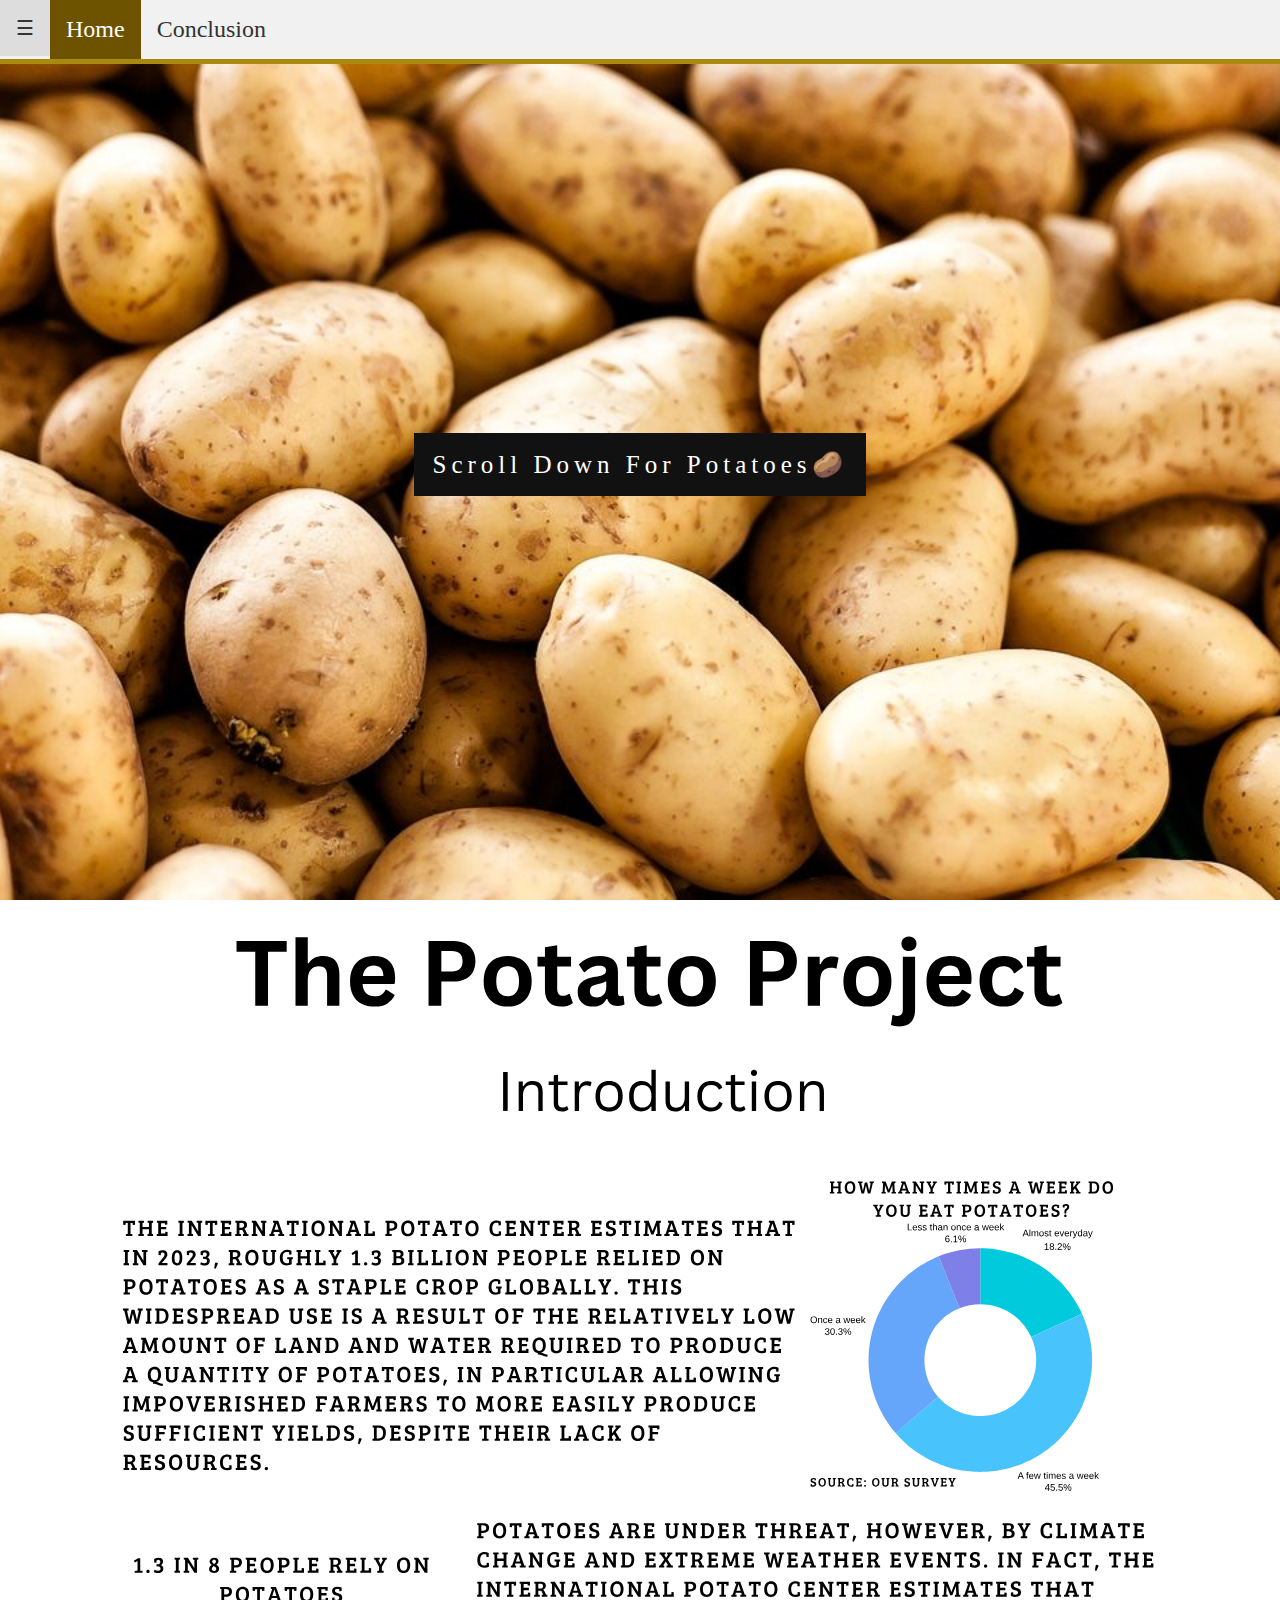
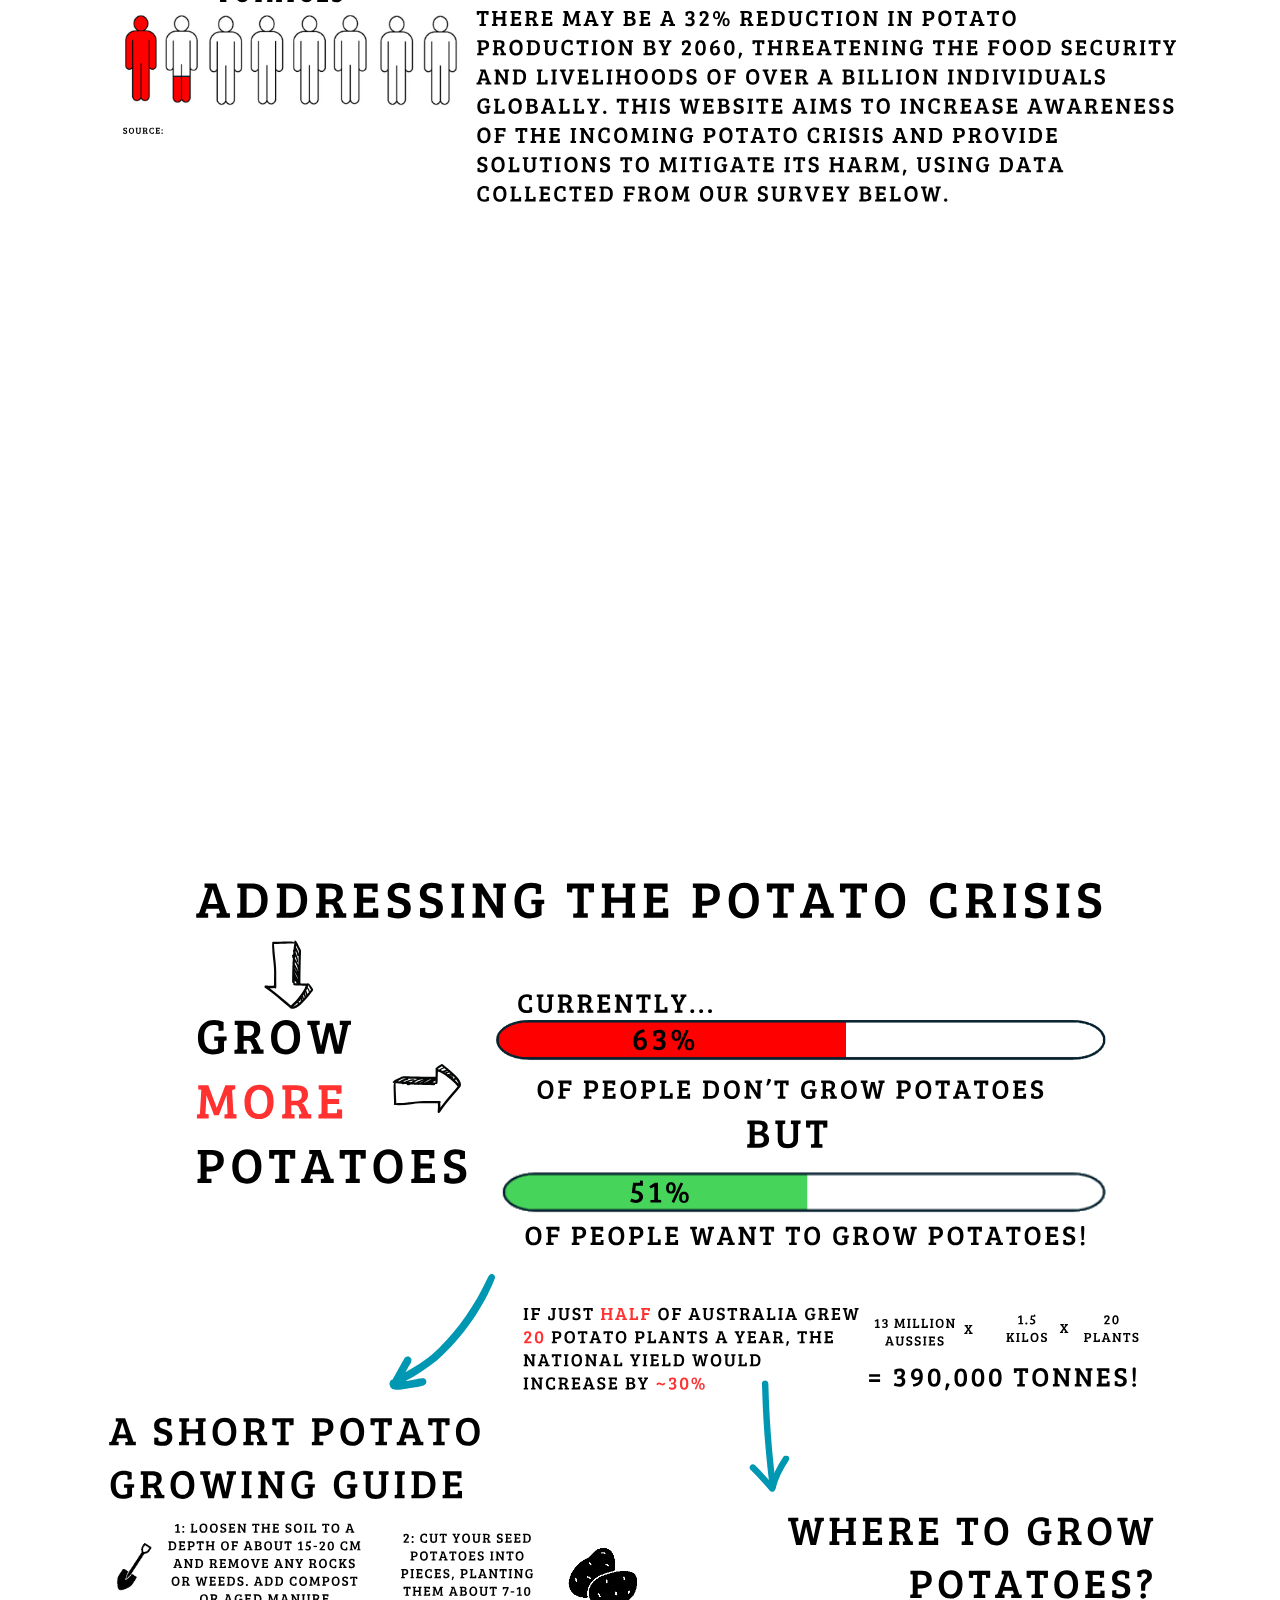
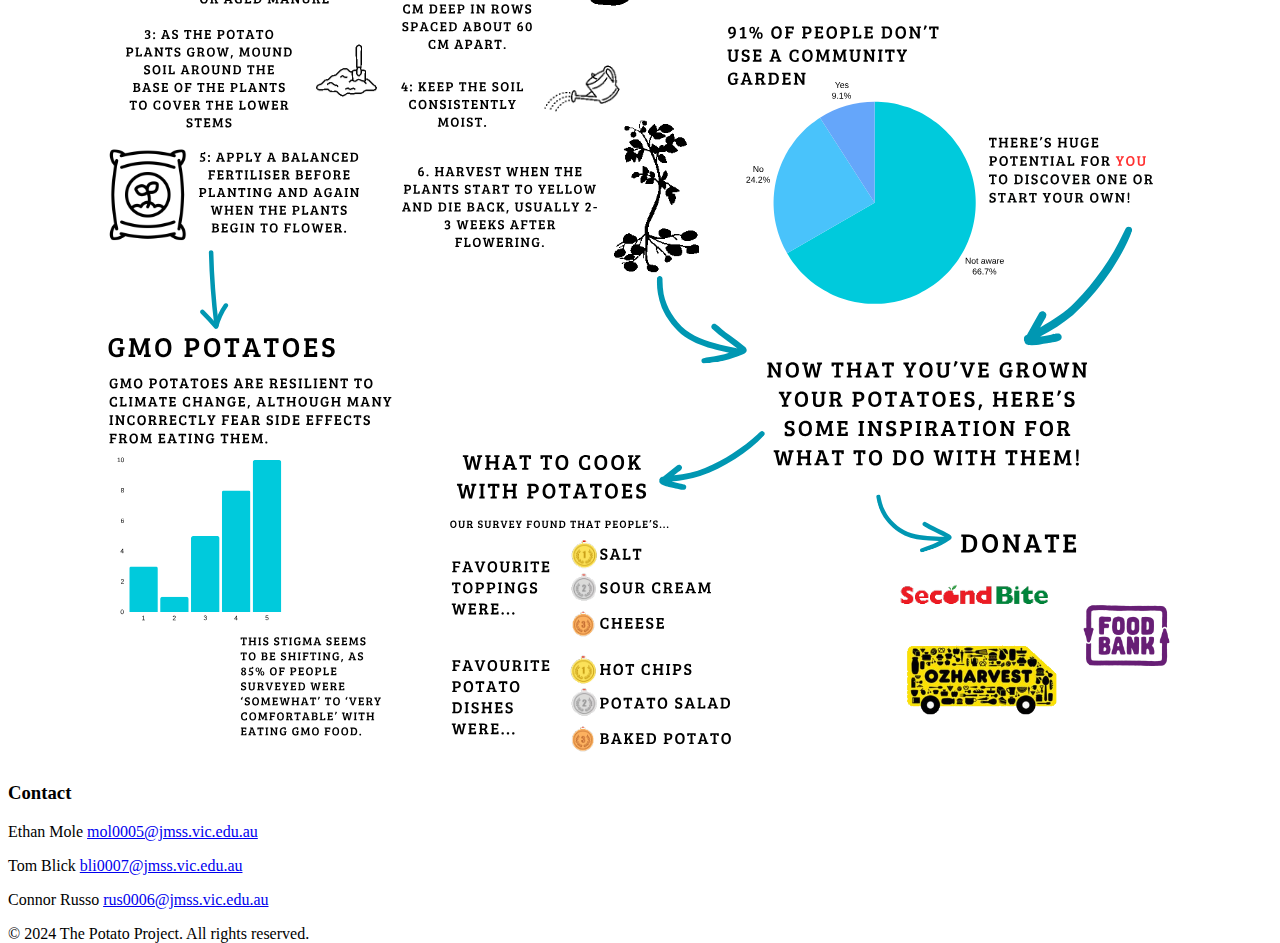
==== index.html @ f5640dbc "removed authors page, fixed dropdown menu" ====
<!DOCTYPE html>
<html lang="en">

<head>
    <meta charset="UTF-8">
    <meta name="viewport" content="width=device-width, initial-scale=1.0">
    <title>Potato Home</title>
    <link rel="stylesheet" href="sidenav.css">
    <link rel="stylesheet" href="style.css">
</head>

<body>
    <nav>
        <ul>
            <li><a class="openbtn" onclick="openNav()" style="font-size: 125%;">&#9776;</a></li>
            <li class="active"><a href="index.html">Home</a></li>
            <li><a href="conclusion.html">Conclusion</a></li>
        </ul>
    </nav>
    <div id="mySidebar" class="sidebar">
        <a href="javascript:void(0)" class="closebtn" onclick="closeNav()">&times;</a>
        <a class="sidenavItem" id="scrollToTop"><b>Home</b></a>
        <a class="sidenavItem" href="#introduction" data-id="#introduction">Introduction</a>
        <a class="sidenavItem" href="#infographic" data-id="#infographic">Infographic</a>

    </div>

    <!--Big title-->
    <div class="parallax">
        <div class="caption">
            <span class="border">Scroll Down For Potatoes<a class="hiddenLink" href="TotallyLegitWebpage.html">🥔</a></span>
        </div>
    </div>

    <!--Infographic introduction-->
    <div class="infographiccontainer" id="introduction">
        <img class="infographic" src="images/intro.svg">
    </div>

    <!--Actual infographic-->
    <div class="infographiccontainer" id="infographic">
        <img class="infographic" src="images/main.svg">
    </div>
    
    <script src="script.js"></script>
    <footer>
        <h3>Contact</h3>
        <p>Ethan&nbsp;Mole <a href="mailto:mol0005@jmss.vic.edu.au">mol0005@jmss.vic.edu.au</a></p>
        <p>Tom&nbsp;Blick <a href="mailto:bli0007@jmss.vic.edu.au">bli0007@jmss.vic.edu.au</a></p>
        <p>Connor&nbsp;Russo <a href="mailto:rus0006@jmss.vic.edu.au">rus0006@jmss.vic.edu.au</a></p>
        <p>&copy; 2024 The Potato Project. All rights reserved.</p>
    </footer>
</body>

</html>
---- sidenav.css ----
/* The sidebar menu */
.sidebar {
    height: 100%; /* 100% Full-height */
    width: 0; /* 0 width - change this with JavaScript */
    position: fixed; /* Stay in place */
    z-index: 10000000; /* Stay on top */
    top: 0;
    left: 0;
    background-color: #ffffff; /* Black*/
    overflow-x: hidden; /* Disable horizontal scroll */
    padding-top: 60px; /* Place content 60px from the top */
    transition: 0.5s; /* 0.5 second transition effect to slide in the sidebar */
  }
  
  /* The sidebar links */
  .sidebar a {
    padding: 8px 8px 8px 32px;
    text-decoration: none;
    font-size: 25px;
    color: #000000;
    display: block;
    /* transition: 0.3s; */
  }
  
  /* When you mouse over the navigation links, change their color */
  .sidebar a:hover {
    color: #313131;
    text-decoration: underline;
  }
  
  /* Position and style the close button (top right corner) */
  .sidebar .closebtn {
    position: absolute;
    top: 0;
    right: 25px;
    font-size: 36px;
    margin-left: 50px;
  }
  
  /* The button used to open the sidebar */
  /* .openbtn {
    font-size: 20px;
    cursor: pointer;
    background-color: #111;
    color: white;
    padding: 10px 15px;
    border: none;
  } */
  
  .openbtn:hover {
    background-color: #ddd;
  }
  
  /* Style page content - use this if you want to push the page content to the right when you open the side navigation */
  #main {
    transition: margin-left 0.5s; /* If you want a transition effect */
    padding: 20px;
  }
  
  /* On smaller screens, where height is less than 450px, change the style of the sidenav (less padding and a smaller font size) */
  @media screen and (max-height: 450px) {
    .sidebar {padding-top: 15px;}
    .sidebar a {font-size: 18px;}
  }
---- style.css ----
body {
    background-color: white;
    margin: 0;
}

html {
    scroll-behavior: smooth;
}


.margincontainer {
    margin: 8px;

    /*makes parralax work in container*/
    /*height: 100%;*/
}
footer{
    margin:8px;
}

body,
html {
    height: 100%;
}

.sidenavItem:hover {
    transform: scale(1.15);
    transition: transform 0.3s ease-out;
}

.hiddenLink {
    text-decoration: none;
    cursor:default;
}

.parallax {
    /* The image used */
    background-image: url("images/potato.jpg");

    /* Full height */
    height: 100%;

    /* Create the parallax scrolling effect */
    background-attachment: fixed;
    background-position: center;
    background-repeat: no-repeat;
    background-size: cover;
}

/* @media only screen and (max-device-width: 1366px) {
    .parallax {
      background-attachment: scroll;
    }
  } */

#scrollToTop{
    cursor: pointer;
}

.active {
    background-color: #6d5300;

}

nav {
    position: fixed;
    top: 0;
    width: 100%;
    background-color: #f1f1f1;
    z-index: 100;
    border-width: 0;
    border-bottom-width: 5px;
    border-style: solid;
    border-color: #a88a10;
}

nav ul {
    list-style-type: none;
    margin: 0;
    padding: 0;
    overflow: hidden;
}

nav li {
    float: left;
}

nav li a {
    display: block;
    padding: 16px;
    text-decoration: none;
    color: #333;
    font-size: 24px;
}

nav li a:hover {
    cursor: pointer;
}

.rightAlign {
    float: right;
}

nav li:not(.active) a:hover  {
    background-color: #ddd;
}

nav li.active a {
    color: white;
}

.caption {
    position: absolute;
    left: 0;
    top: 50%;
    width: 100%;
    text-align: center;
    color: #000;
}

.caption span.border {
    background-color: #111;
    color: #fff;
    padding: 18px;
    font-size: 25px;
    letter-spacing: 5px;
}

.zoomItem {
    padding-top: 100px;
}

.proposal {
    background-color: #ffef92;
    padding: 20px;
    margin: auto;
    border-radius: 10px;
    width: 60%;

}

.proposalRight {
    width: 45%;
    float: right;
    padding: 10px;
    text-align: justify;
}

.proposalLeft {
    width: 45%;
    display: inline-block;
    padding: 10px;
    text-align: justify;
}

.infographiccontainer{
    margin-left:100px;
    margin-right:100px;
}

.infographic{
    width:100%;
}

.btn {
    border-radius: 28px;
    font-family: Arial;
    color: #ffffff;
    font-size: 29px;
    padding: 16px;
    background: #a88a10;
    text-decoration: none;
    border: none;
    /* Remove default border */
    cursor: pointer;
    /* Add cursor pointer */
    transition: background-color 0.3s ease;
    /* Add transition */
    margin: auto;
    align-self: center;
    position: relative;
}

.btn:hover {
    background: #91770e;
    text-decoration: none;
}

.btn:focus,
.btn:active {
    outline: none;
    /* Remove default focus and active outlines */
    box-shadow: 0 0 0 2px rgba(0, 0, 0, 0.5);
    /* Add custom focus styling */
}

.center {
    margin-top: 20px;
    text-align: center;
}
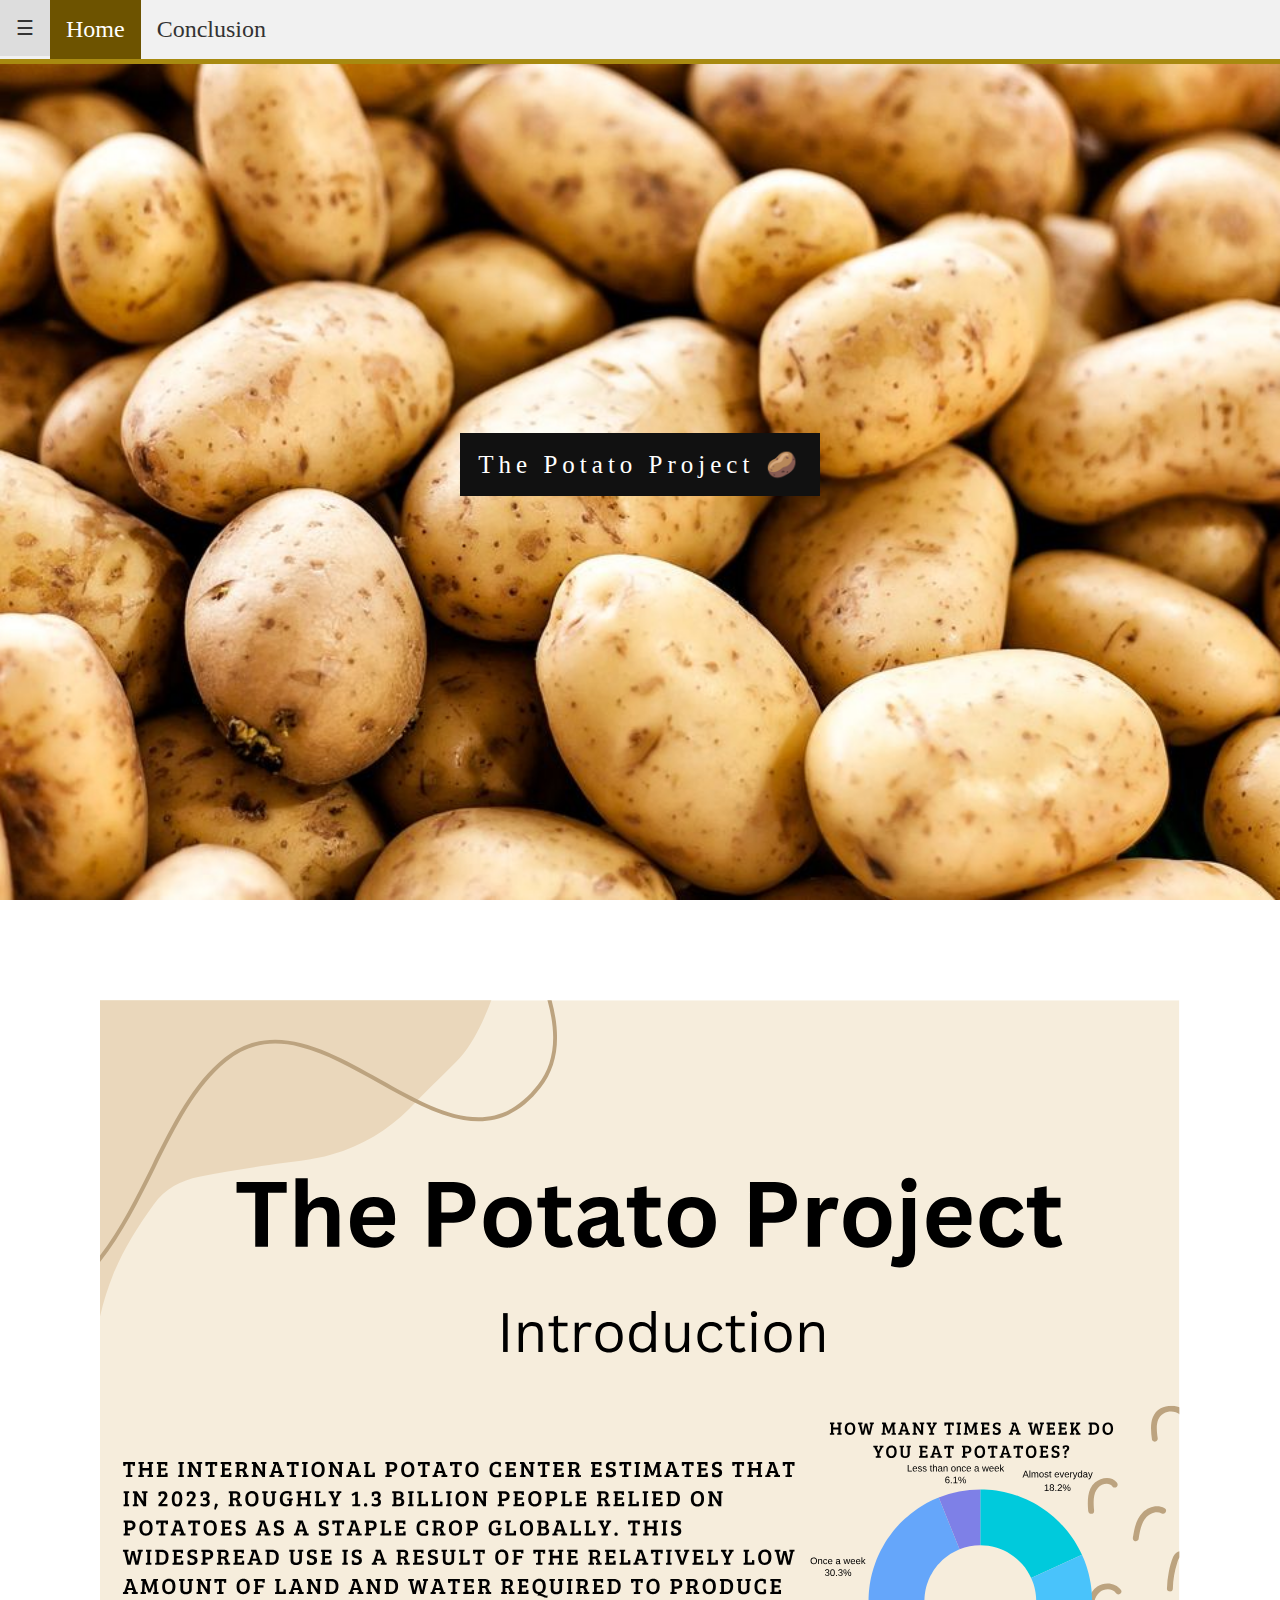
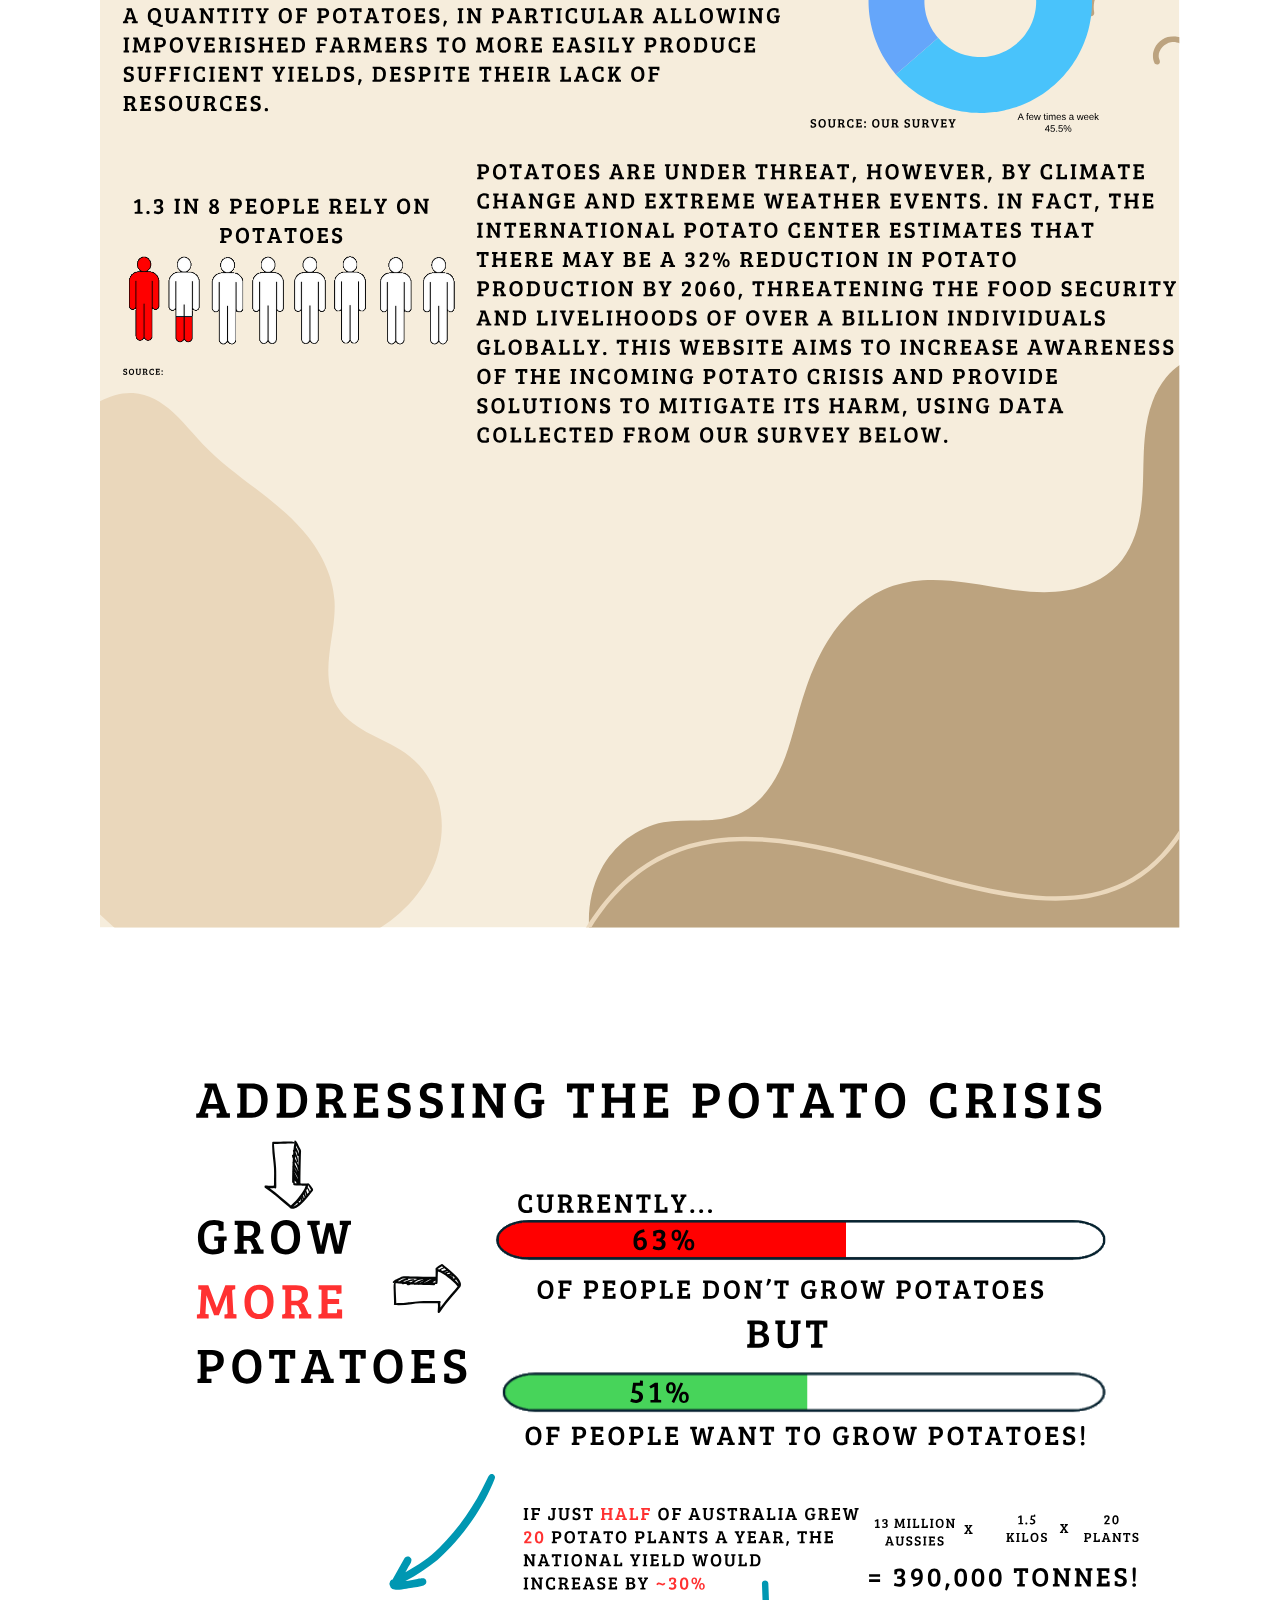
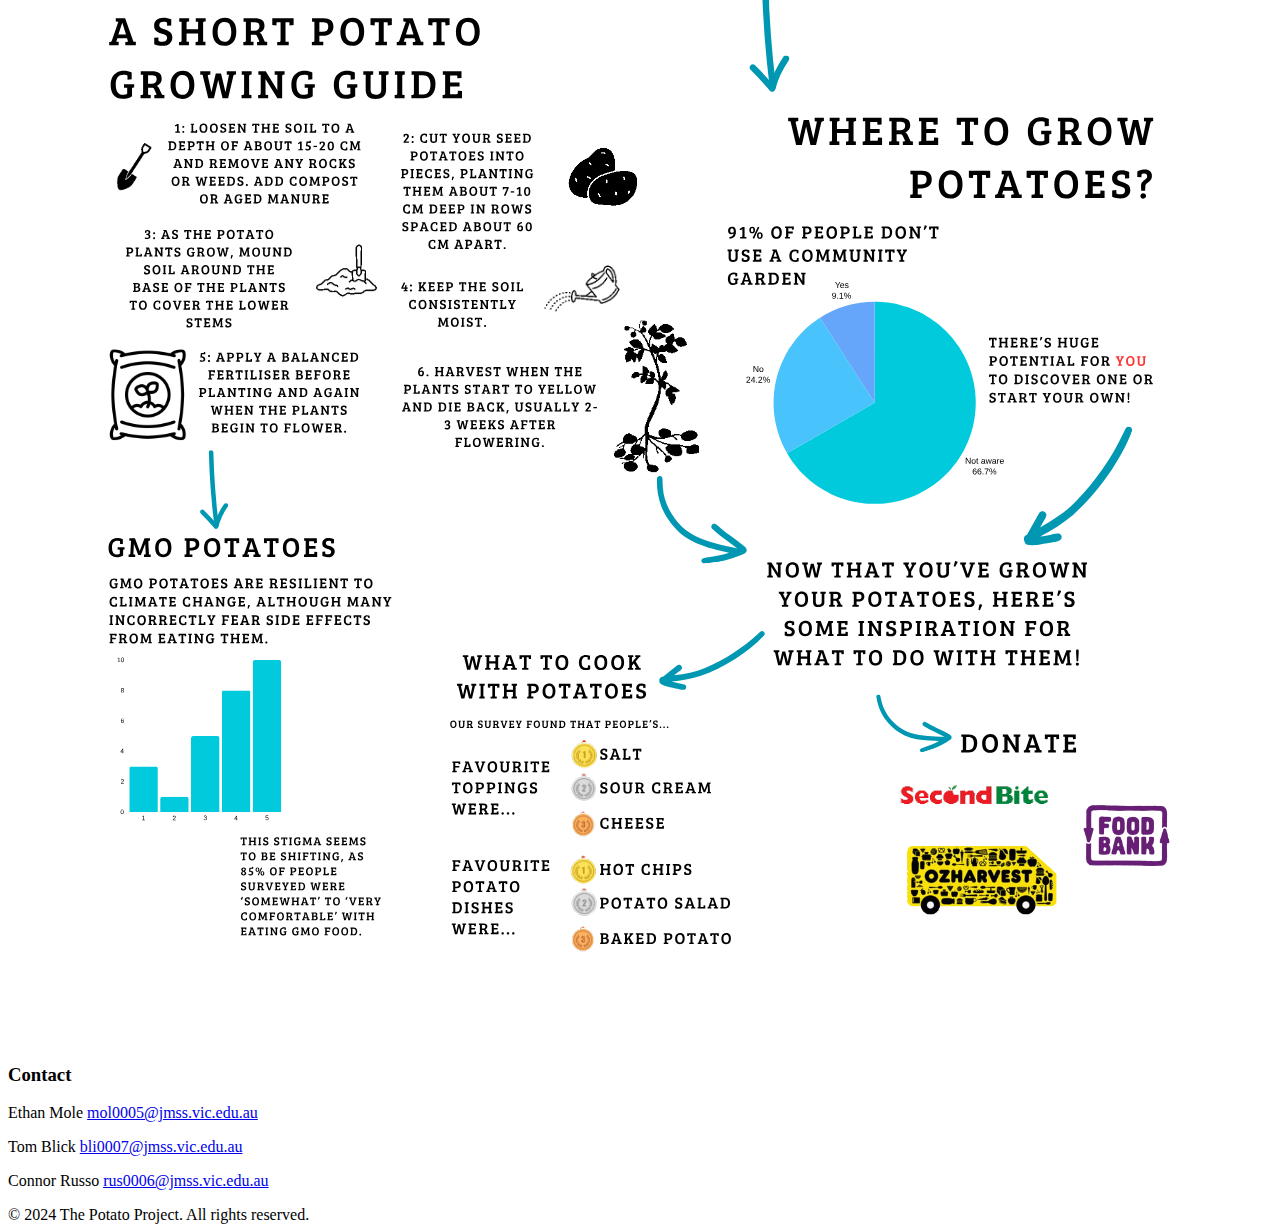
==== commit 68ef9a1b: "improved css and cleanup" ====
--- a/index.html
+++ b/index.html
@@ -4,7 +4,7 @@
 <head>
     <meta charset="UTF-8">
     <meta name="viewport" content="width=device-width, initial-scale=1.0">
-    <title>Potato Home</title>
+    <title>The Potato Project</title>
     <link rel="stylesheet" href="sidenav.css">
     <link rel="stylesheet" href="style.css">
 </head>
@@ -28,7 +28,7 @@
     <!--Big title-->
     <div class="parallax">
         <div class="caption">
-            <span class="border">Scroll Down For Potatoes<a class="hiddenLink" href="TotallyLegitWebpage.html">🥔</a></span>
+            <span class="border">The Potato Project <a class="hiddenLink" href="TotallyLegitWebpage.html">🥔</a></span>
         </div>
     </div>
 
--- a/style.css
+++ b/style.css
@@ -7,13 +7,6 @@
     scroll-behavior: smooth;
 }
 
-
-.margincontainer {
-    margin: 8px;
-
-    /*makes parralax work in container*/
-    /*height: 100%;*/
-}
 footer{
     margin:8px;
 }
@@ -154,8 +147,10 @@
 }
 
 .infographiccontainer{
+    /* margin-top:100px;
     margin-left:100px;
-    margin-right:100px;
+    margin-right:100px; */
+    margin:100px;
 }
 
 .infographic{
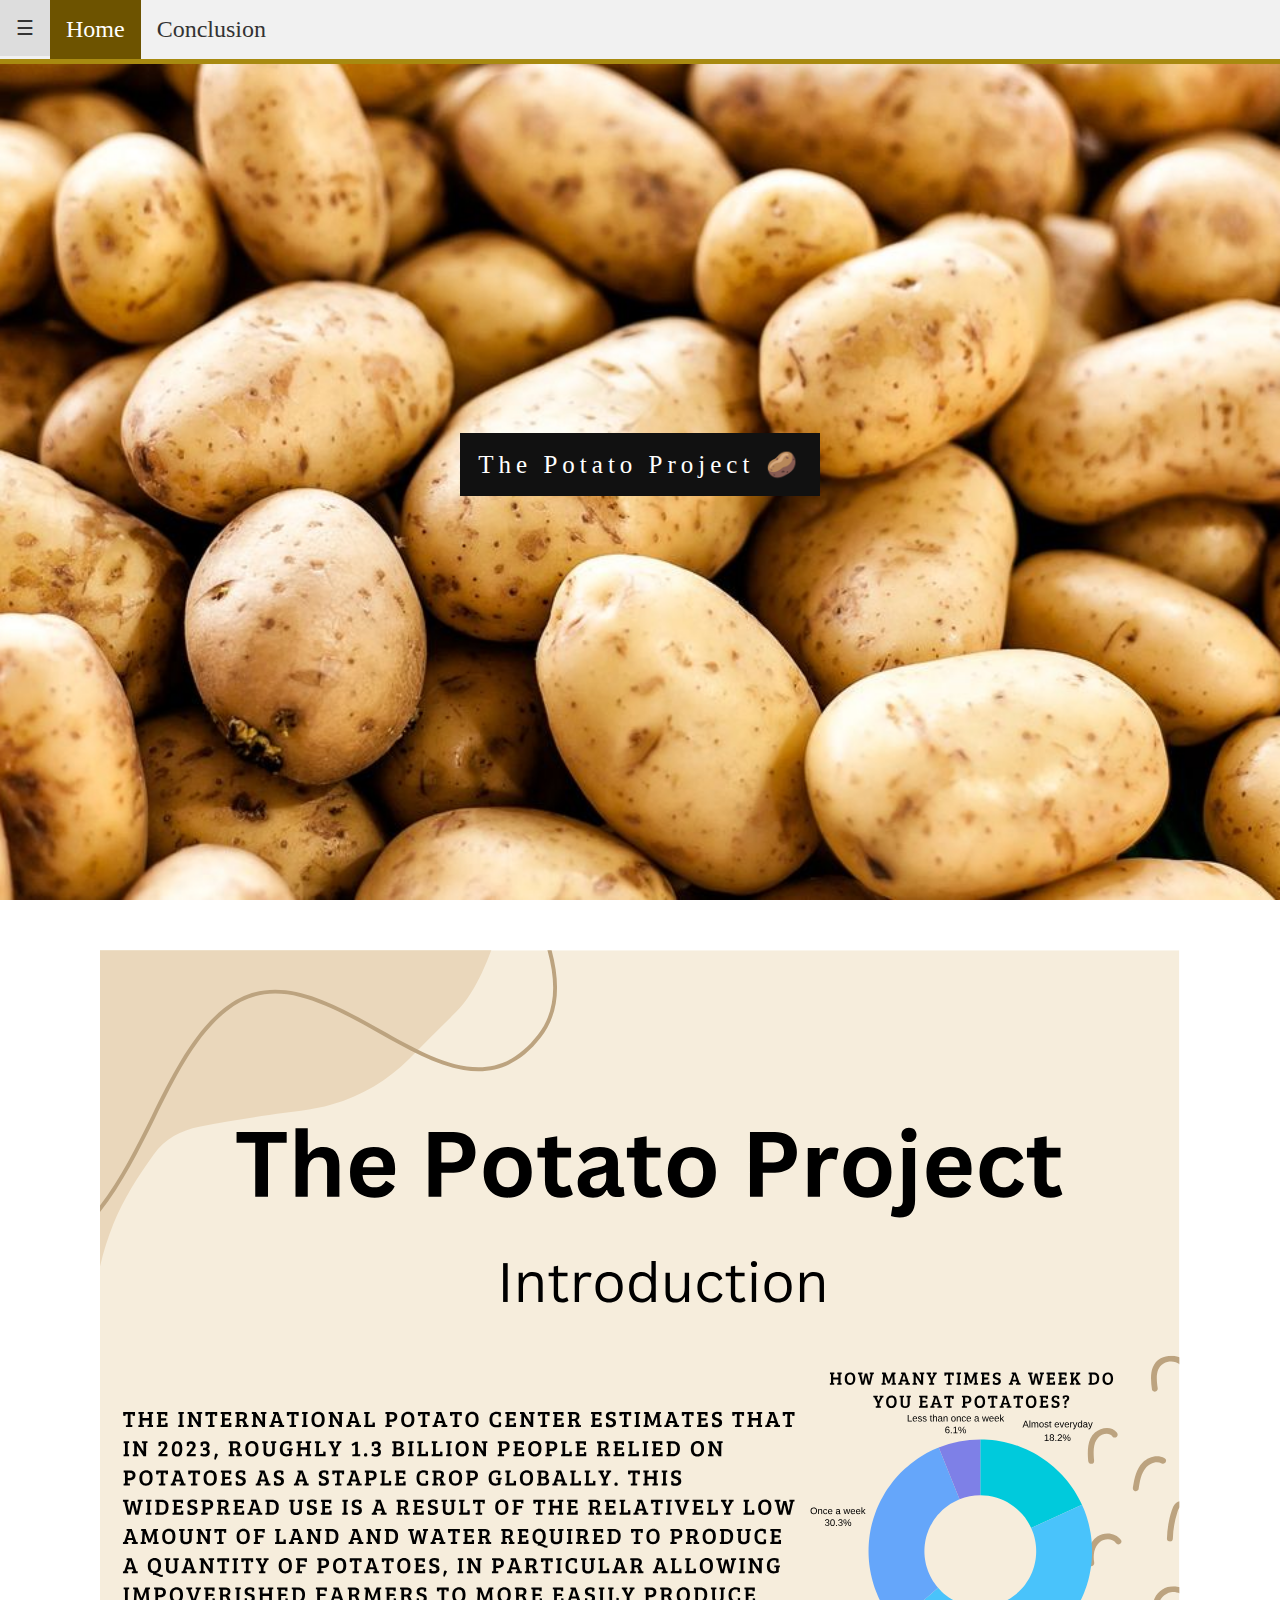
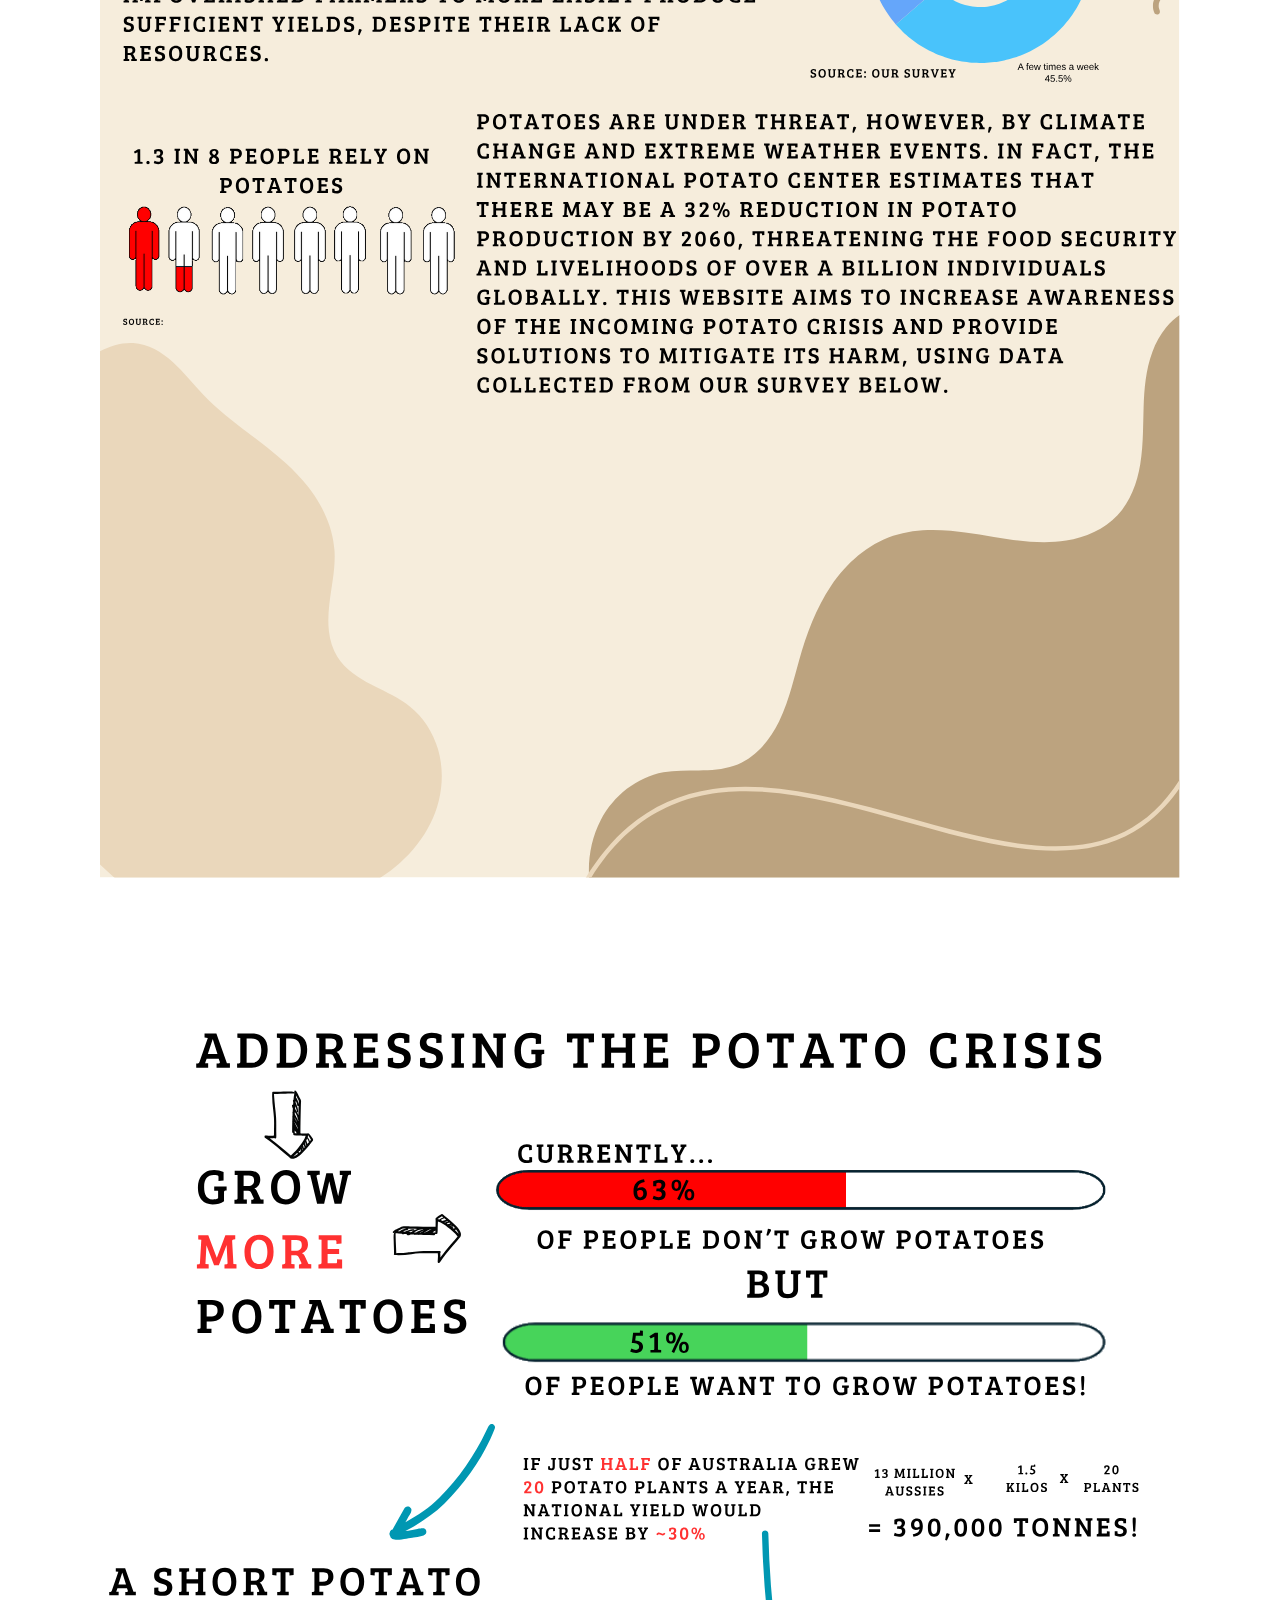
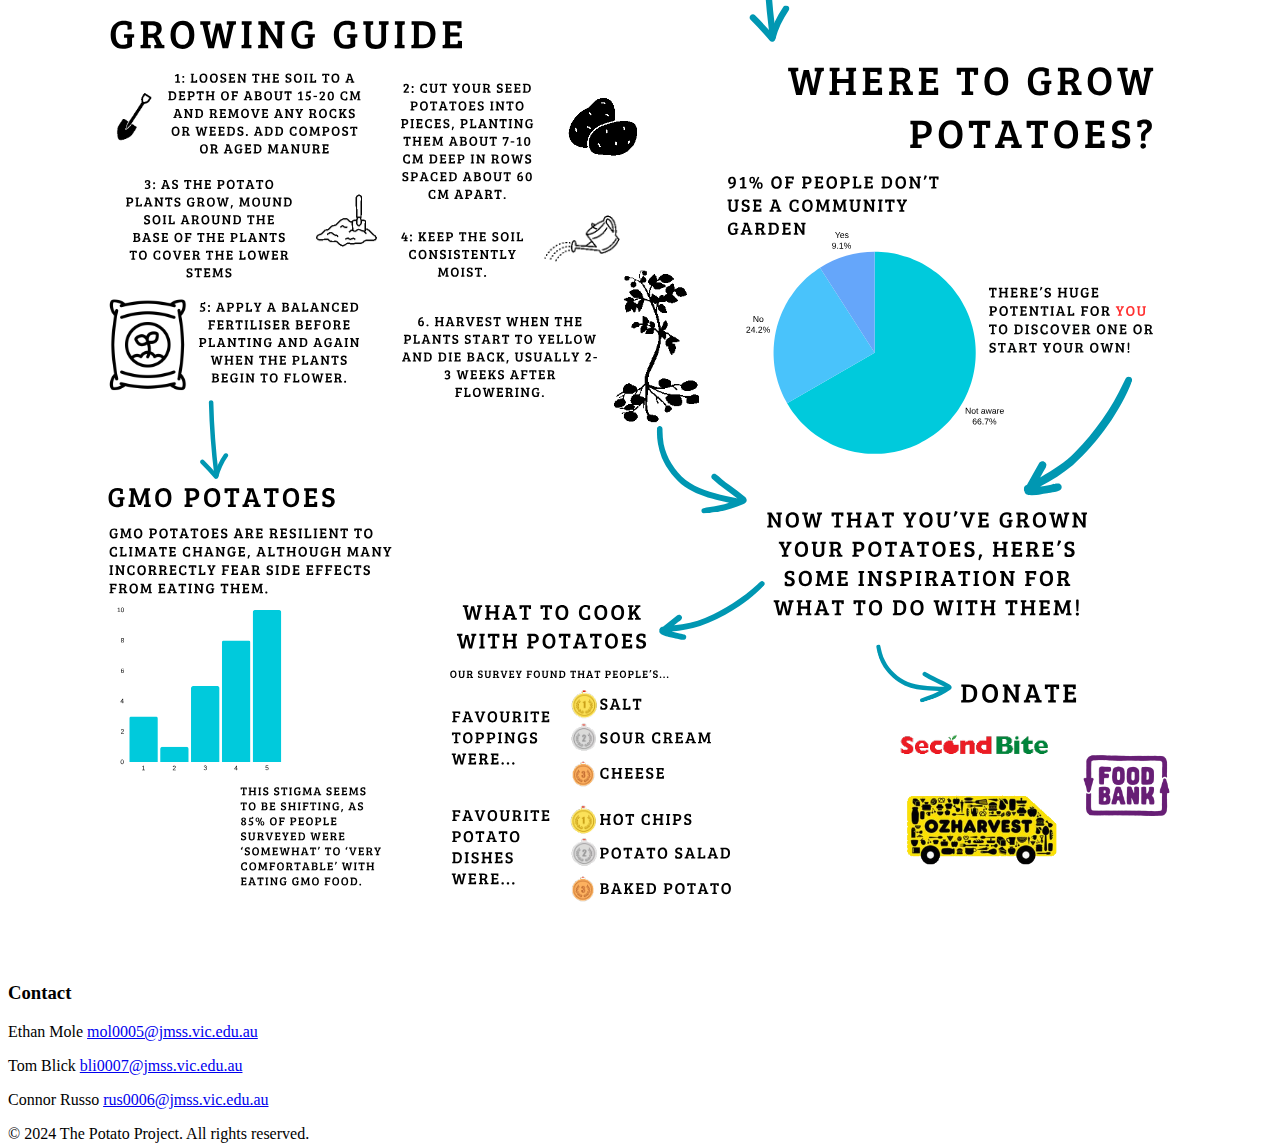
==== commit d2fbc4cf: "added title icon" ====
--- a/index.html
+++ b/index.html
@@ -5,6 +5,7 @@
     <meta charset="UTF-8">
     <meta name="viewport" content="width=device-width, initial-scale=1.0">
     <title>The Potato Project</title>
+    <link rel="icon" type="image/x-icon" href="images/potato.ico">
     <link rel="stylesheet" href="sidenav.css">
     <link rel="stylesheet" href="style.css">
 </head>
--- a/style.css
+++ b/style.css
@@ -39,12 +39,6 @@
     background-repeat: no-repeat;
     background-size: cover;
 }
-
-/* @media only screen and (max-device-width: 1366px) {
-    .parallax {
-      background-attachment: scroll;
-    }
-  } */
 
 #scrollToTop{
     cursor: pointer;
@@ -90,10 +84,6 @@
     cursor: pointer;
 }
 
-.rightAlign {
-    float: right;
-}
-
 nav li:not(.active) a:hover  {
     background-color: #ddd;
 }
@@ -129,7 +119,6 @@
     margin: auto;
     border-radius: 10px;
     width: 60%;
-
 }
 
 .proposalRight {
@@ -147,10 +136,11 @@
 }
 
 .infographiccontainer{
-    /* margin-top:100px;
-    margin-left:100px;
-    margin-right:100px; */
-    margin:100px;
+    padding:100px;
+    padding-left:100px;
+    padding-right:100px;
+    padding-top:50px;
+    padding-bottom:50px;
 }
 
 .infographic{
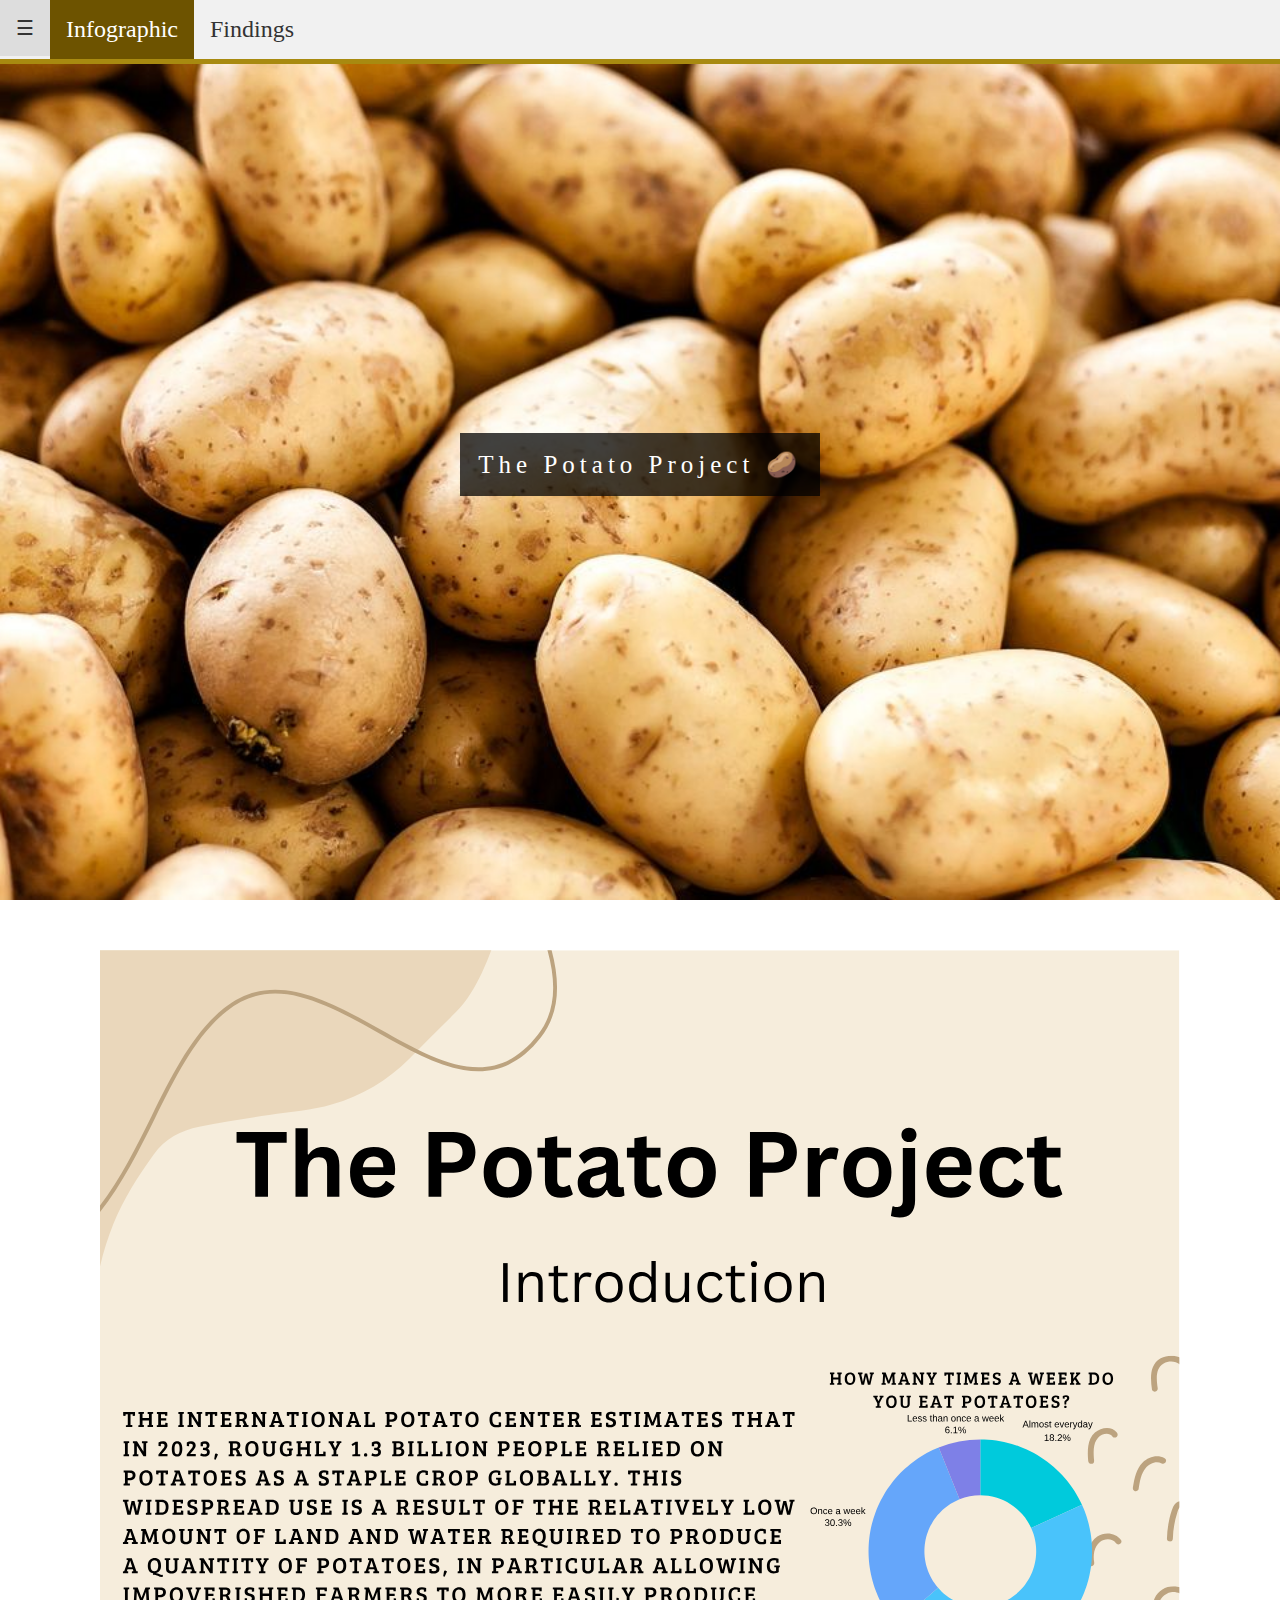
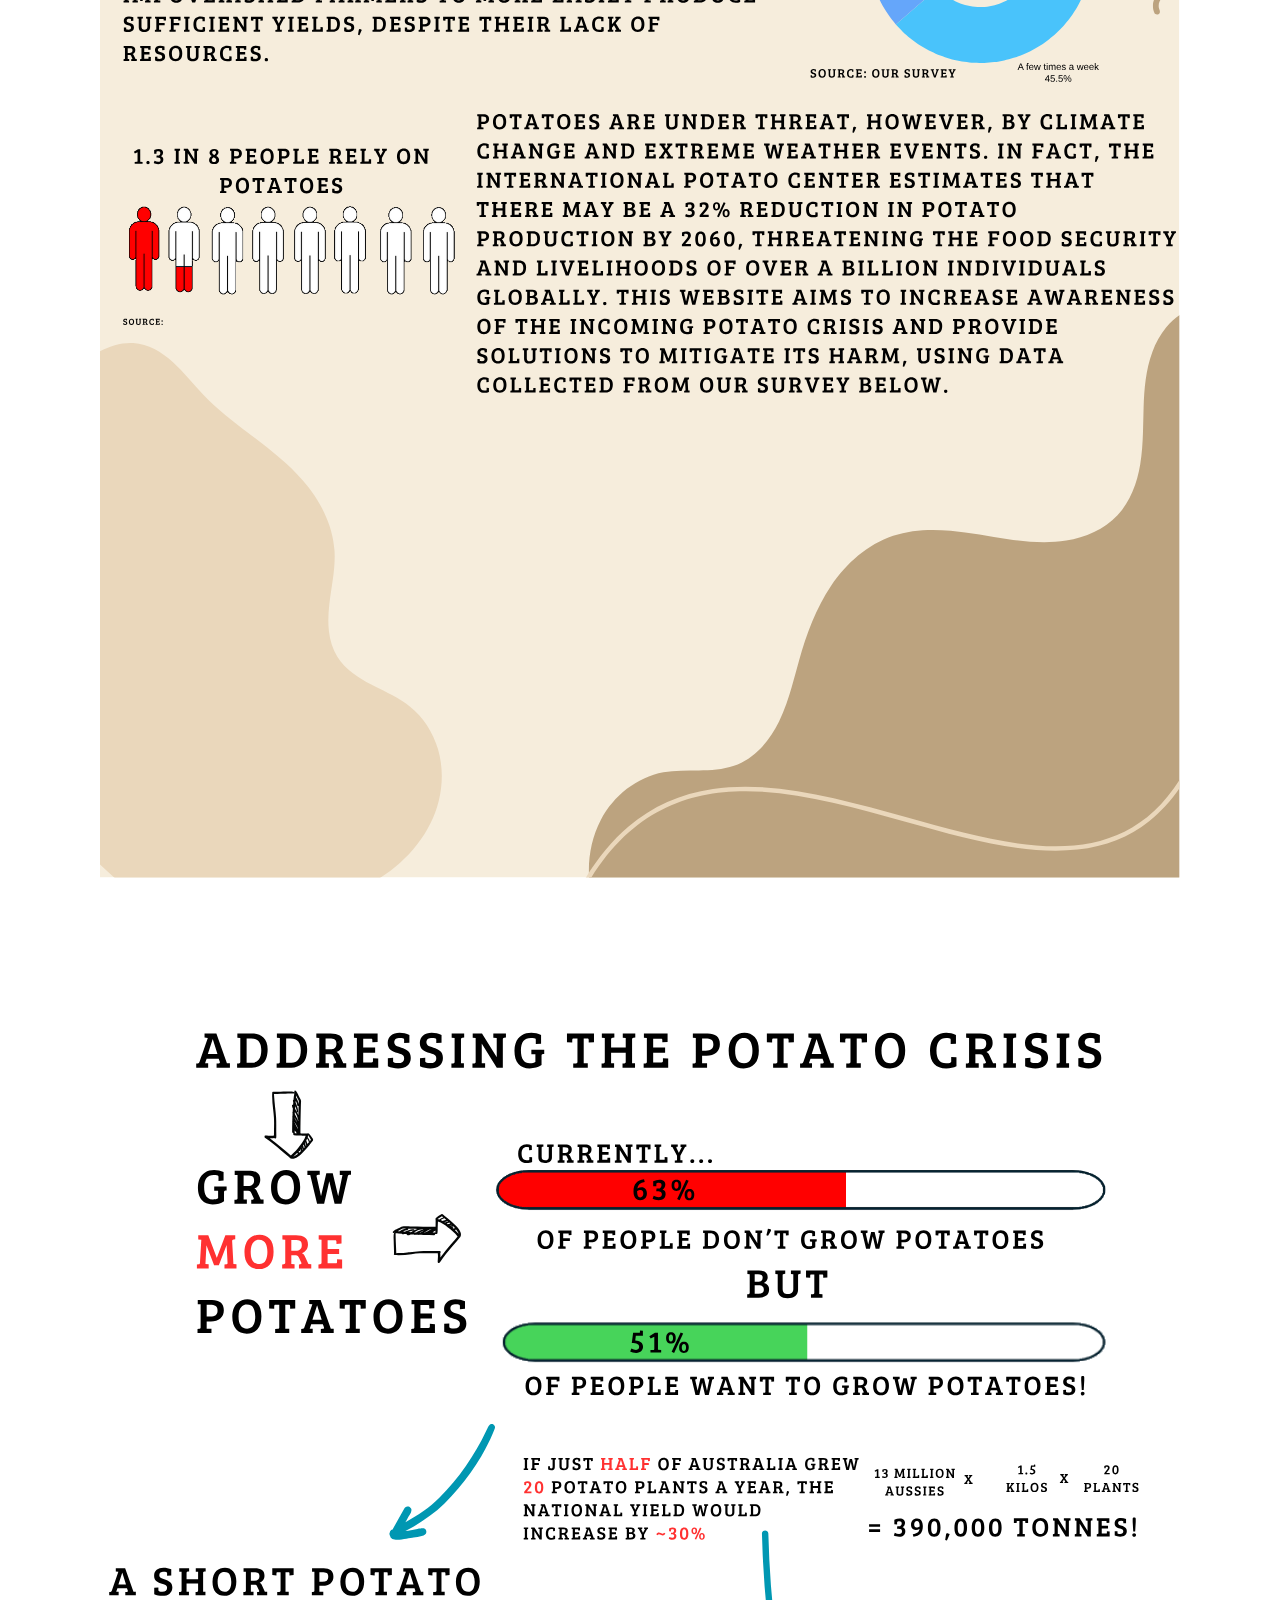
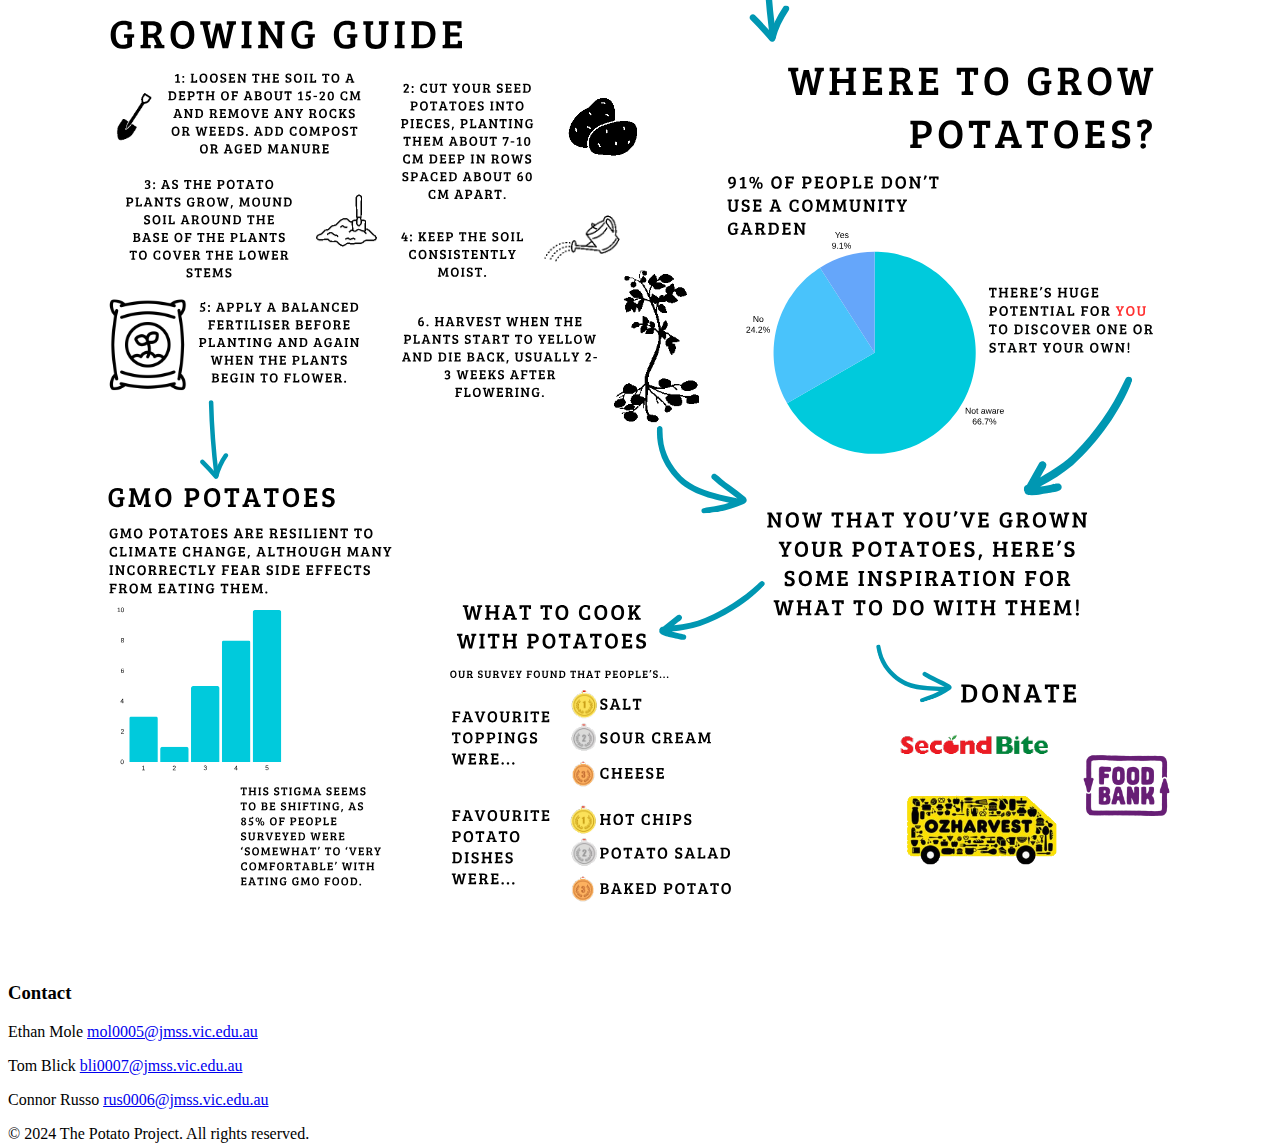
==== commit 4da75e85: "renamed links to make more sense" ====
--- a/index.html
+++ b/index.html
@@ -14,13 +14,13 @@
     <nav>
         <ul>
             <li><a class="openbtn" onclick="openNav()" style="font-size: 125%;">&#9776;</a></li>
-            <li class="active"><a href="index.html">Home</a></li>
-            <li><a href="conclusion.html">Conclusion</a></li>
+            <li class="active"><a href="index.html">Infographic</a></li>
+            <li><a href="conclusion.html">Findings</a></li>
         </ul>
     </nav>
     <div id="mySidebar" class="sidebar">
         <a href="javascript:void(0)" class="closebtn" onclick="closeNav()">&times;</a>
-        <a class="sidenavItem" id="scrollToTop"><b>Home</b></a>
+        <a class="sidenavItem" id="scrollToTop"><b>Title</b></a>
         <a class="sidenavItem" href="#introduction" data-id="#introduction">Introduction</a>
         <a class="sidenavItem" href="#infographic" data-id="#infographic">Infographic</a>
 
--- a/style.css
+++ b/style.css
@@ -102,7 +102,8 @@
 }
 
 .caption span.border {
-    background-color: #111;
+    /* background-color: #111; */ /*no transparent*/
+    background-color: rgba(1,1,1,0.75); /*has transparent*/
     color: #fff;
     padding: 18px;
     font-size: 25px;
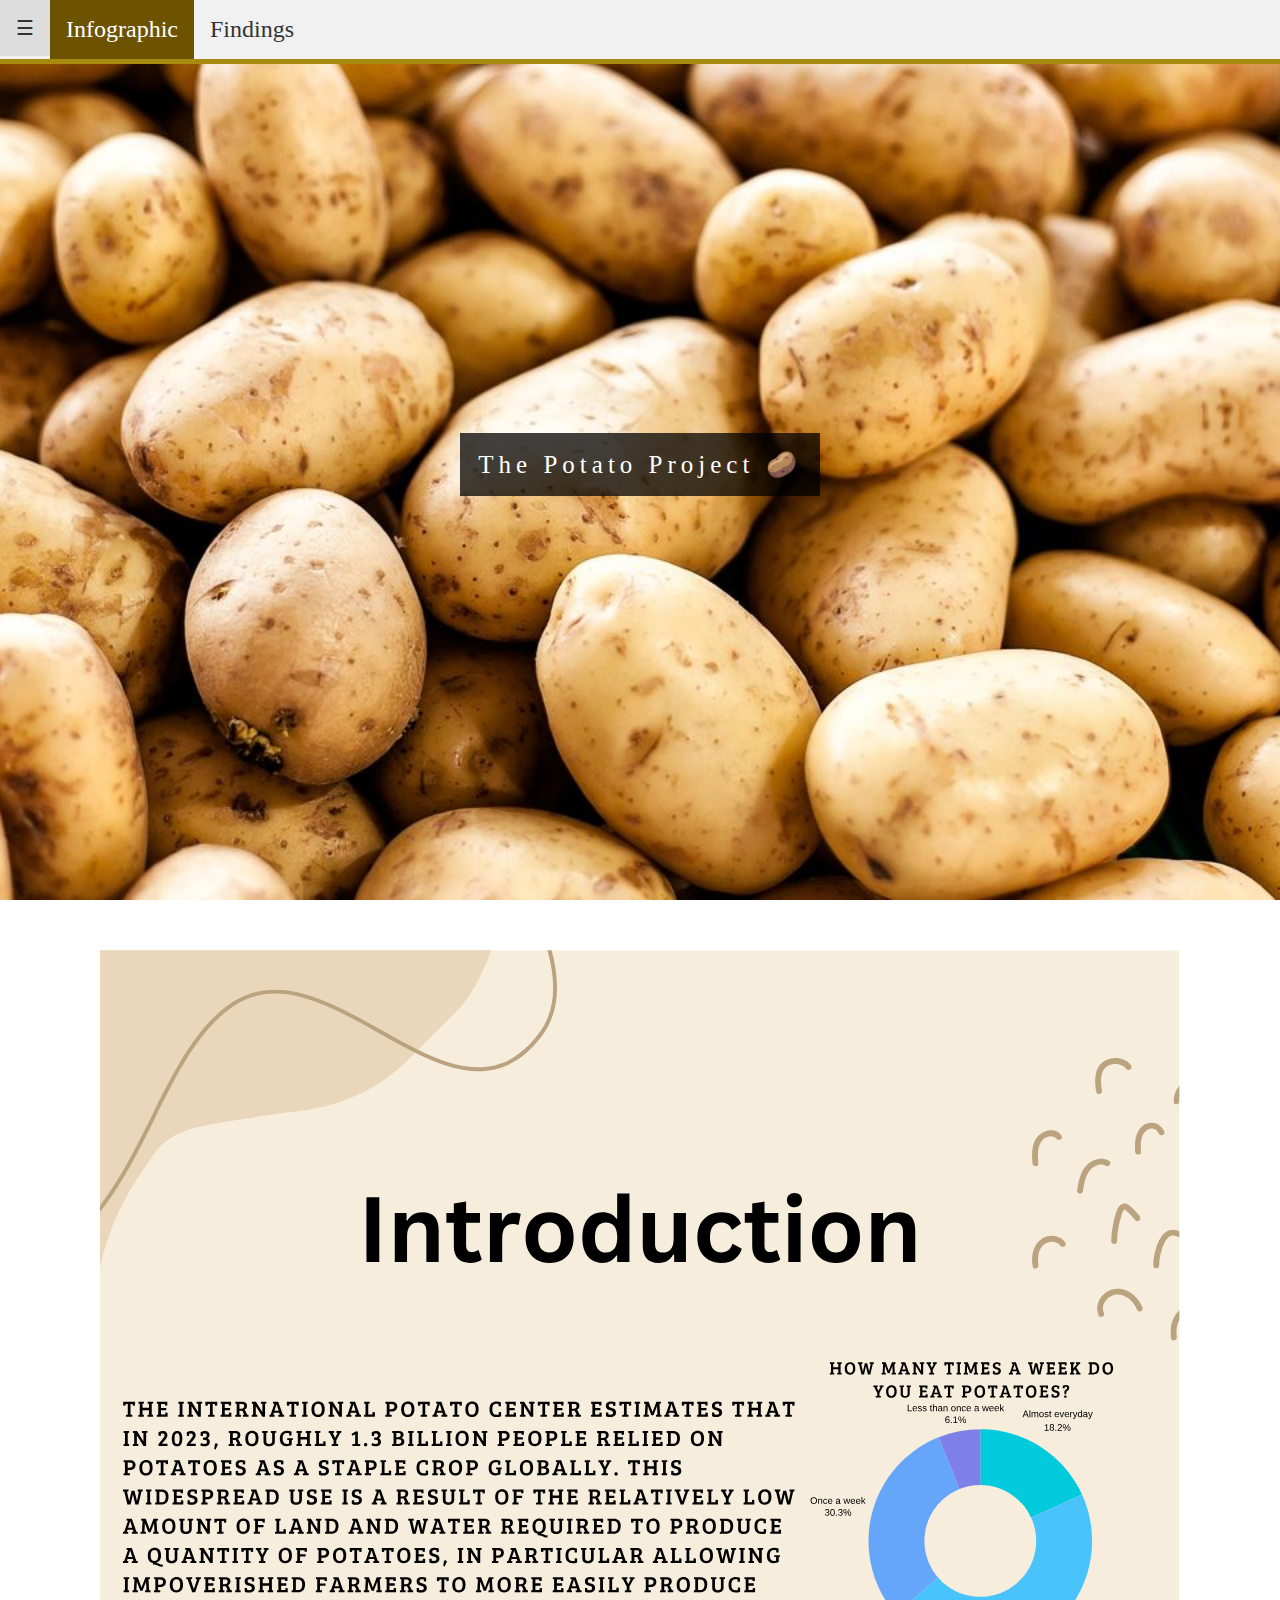
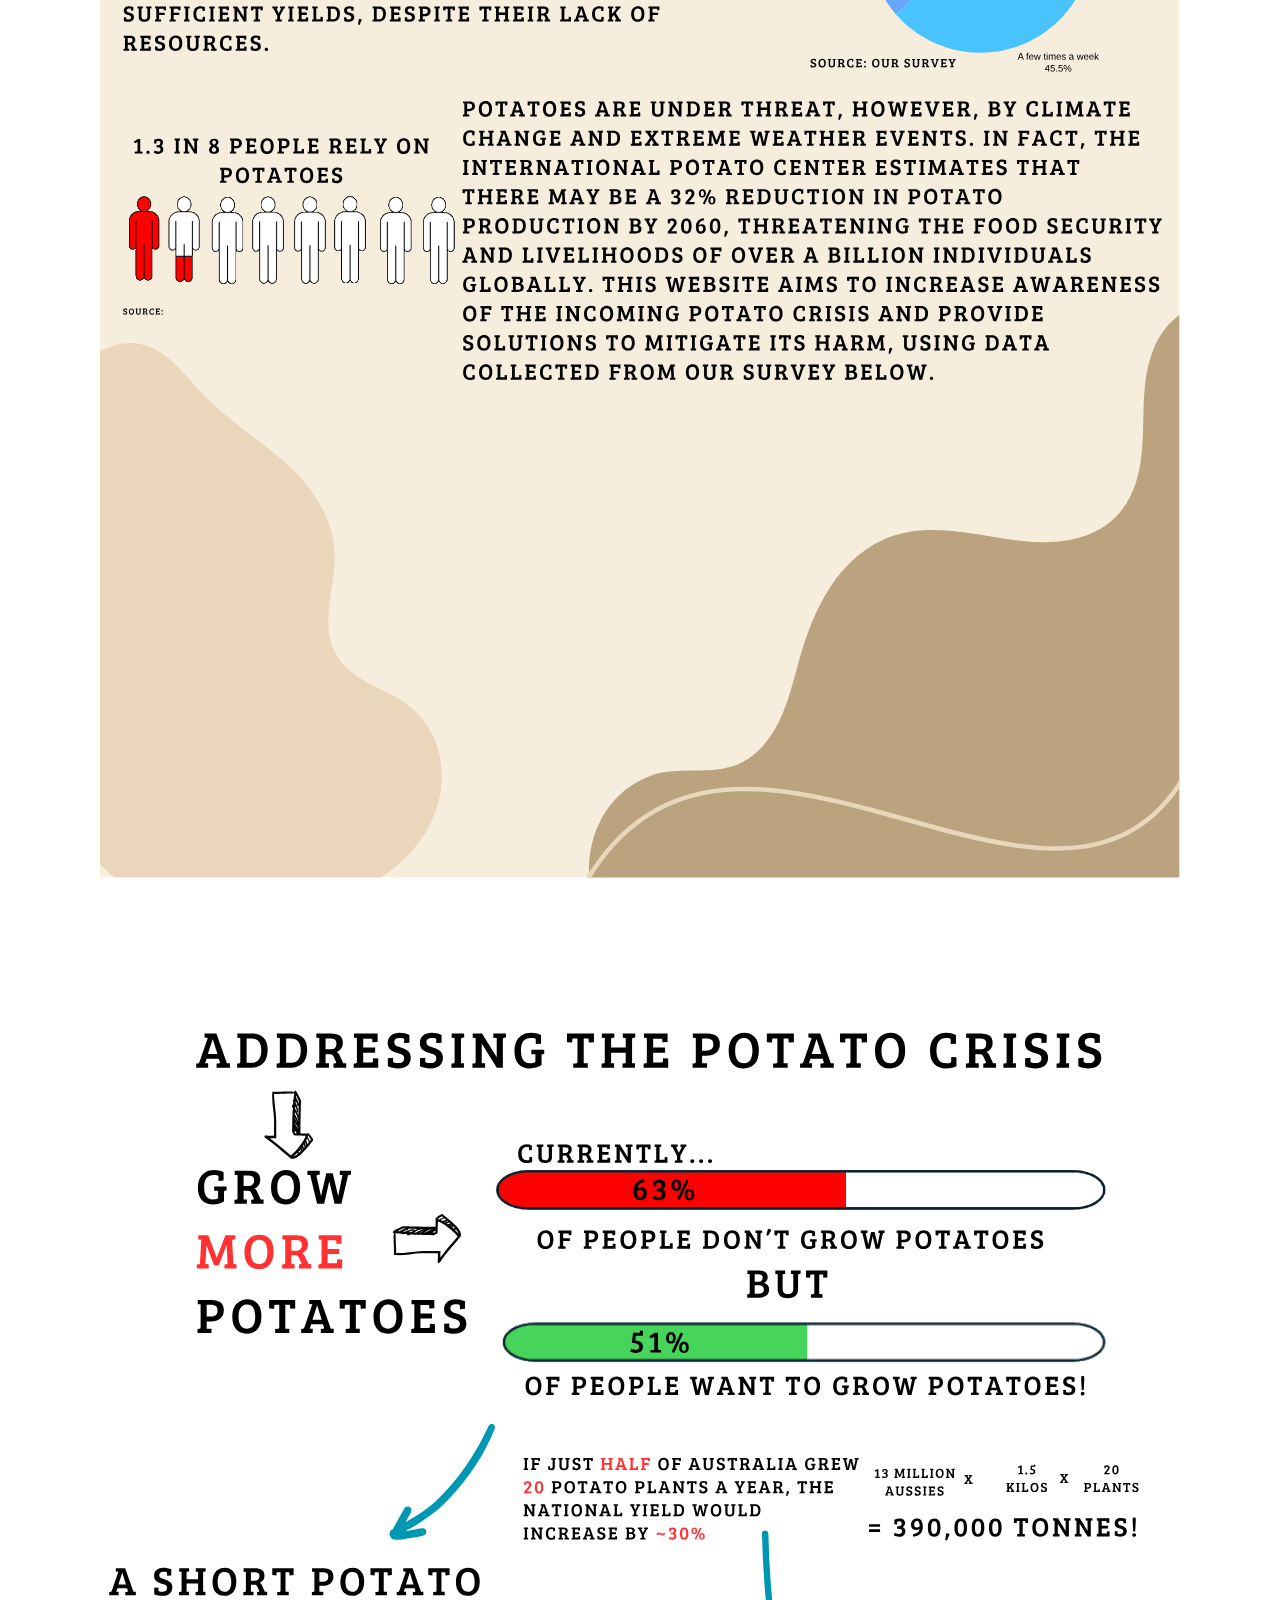
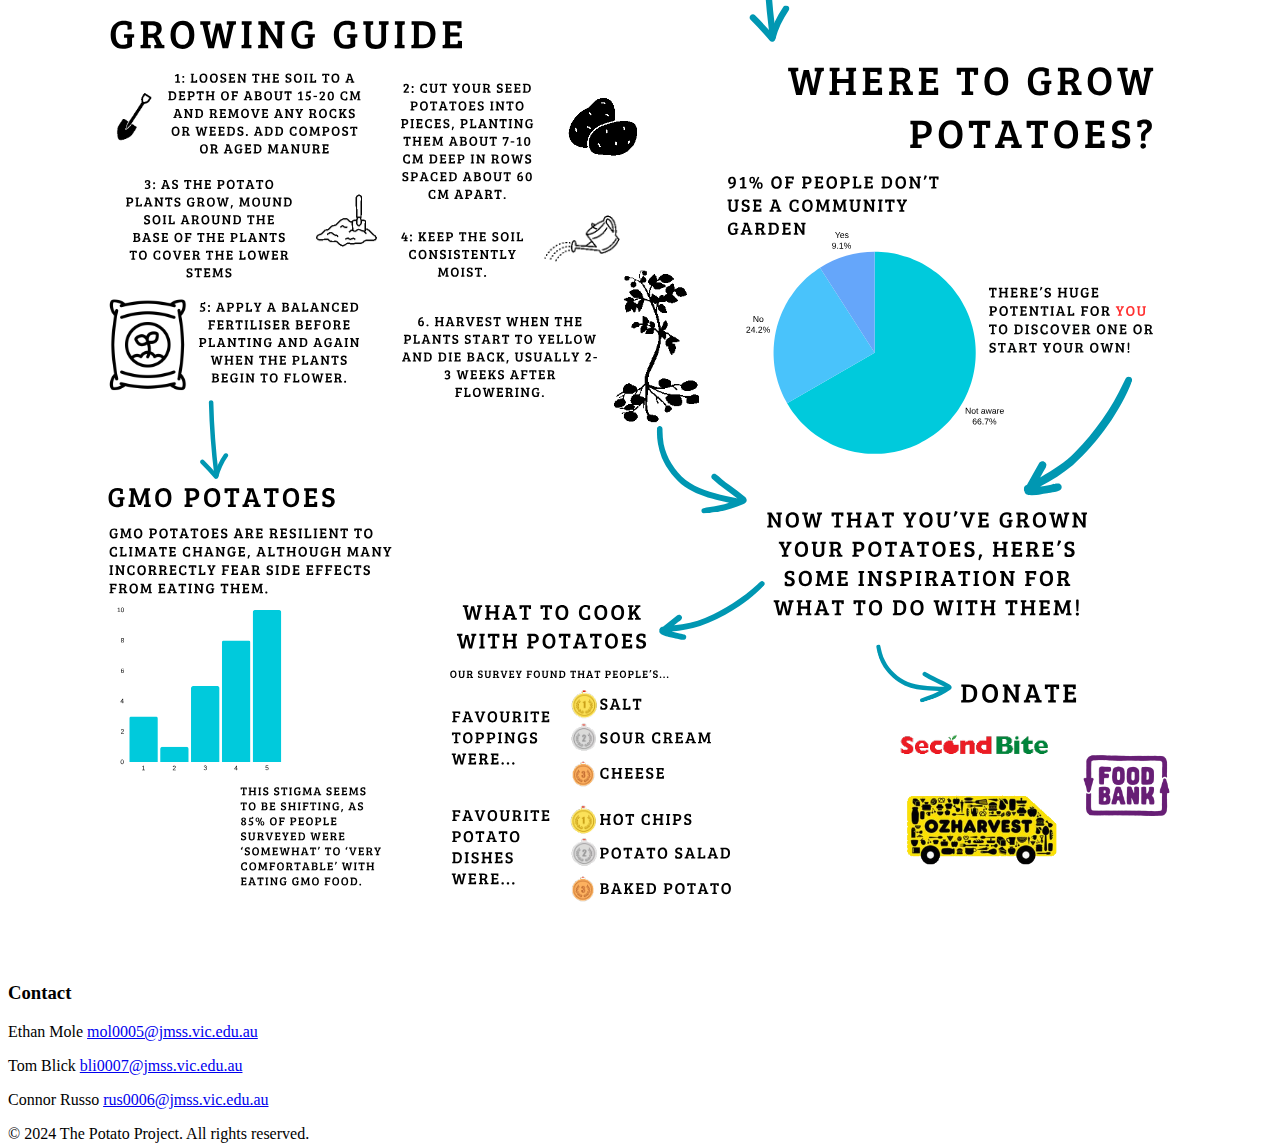
==== commit b6d096c8: "added findings and conclusion" ====
--- a/index.html
+++ b/index.html
@@ -15,12 +15,12 @@
         <ul>
             <li><a class="openbtn" onclick="openNav()" style="font-size: 125%;">&#9776;</a></li>
             <li class="active"><a href="index.html">Infographic</a></li>
-            <li><a href="conclusion.html">Findings</a></li>
+            <li><a href="findings.html">Findings</a></li>
         </ul>
     </nav>
     <div id="mySidebar" class="sidebar">
         <a href="javascript:void(0)" class="closebtn" onclick="closeNav()">&times;</a>
-        <a class="sidenavItem" id="scrollToTop"><b>Title</b></a>
+        <a class="sidenavItem" id="scrollToTop"><b>Back to top</b></a>
         <a class="sidenavItem" href="#introduction" data-id="#introduction">Introduction</a>
         <a class="sidenavItem" href="#infographic" data-id="#infographic">Infographic</a>
 
--- a/style.css
+++ b/style.css
@@ -136,6 +136,11 @@
     text-align: justify;
 }
 
+.paragraph{
+    padding-top:50px;
+    /* padding-bottom:50px; */
+}
+
 .infographiccontainer{
     padding:100px;
     padding-left:100px;
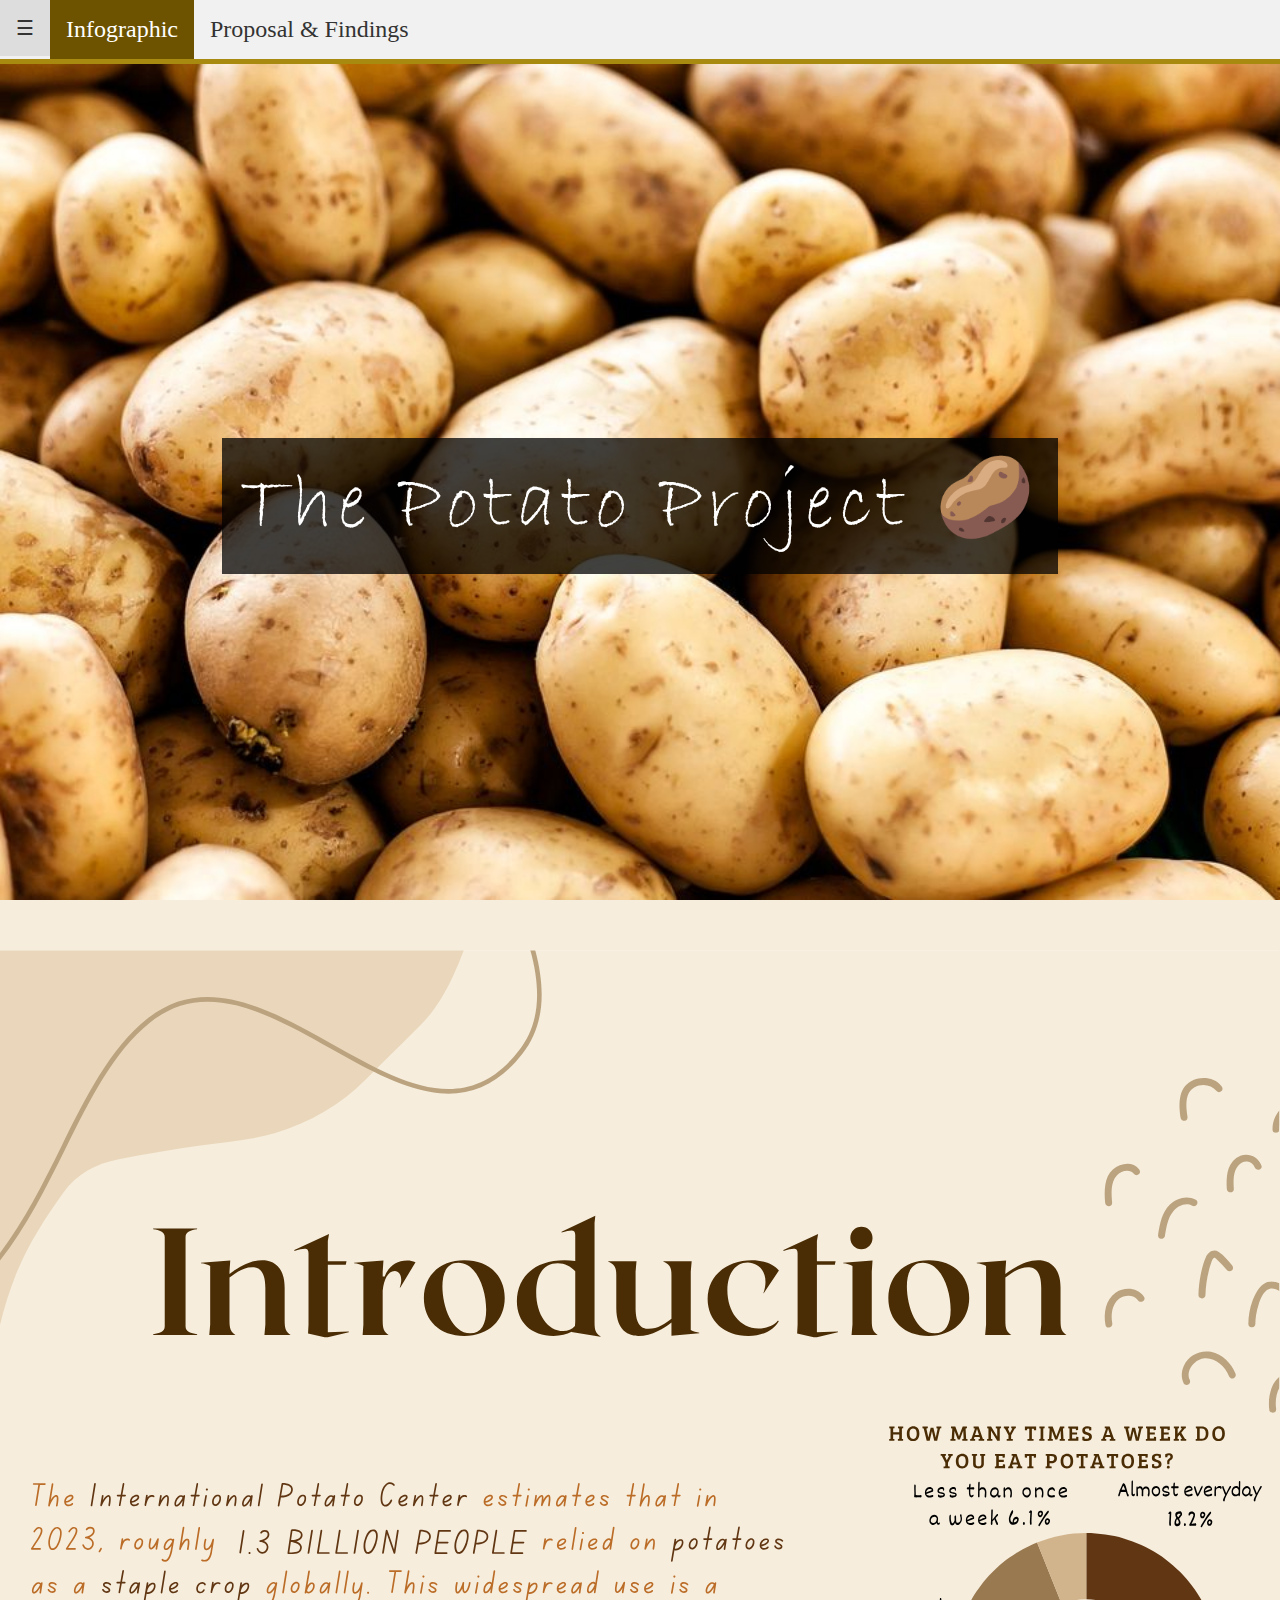
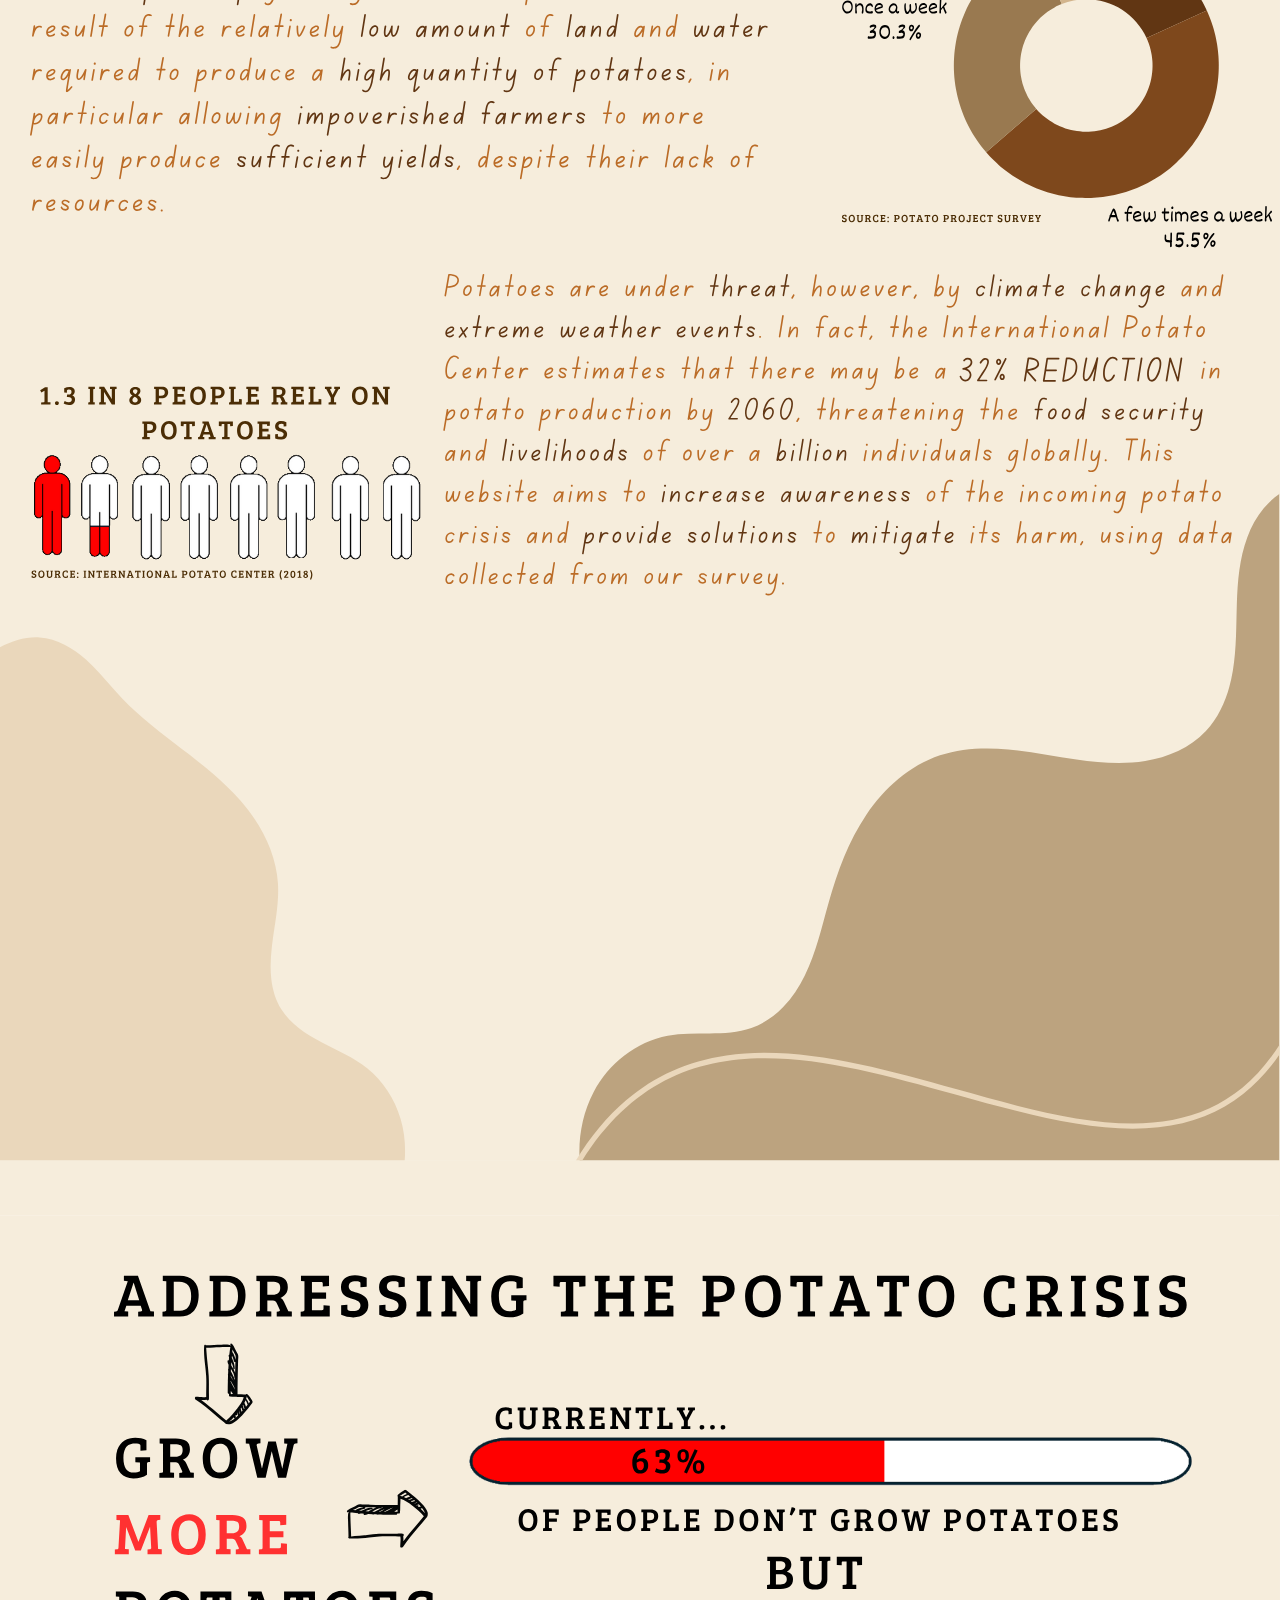
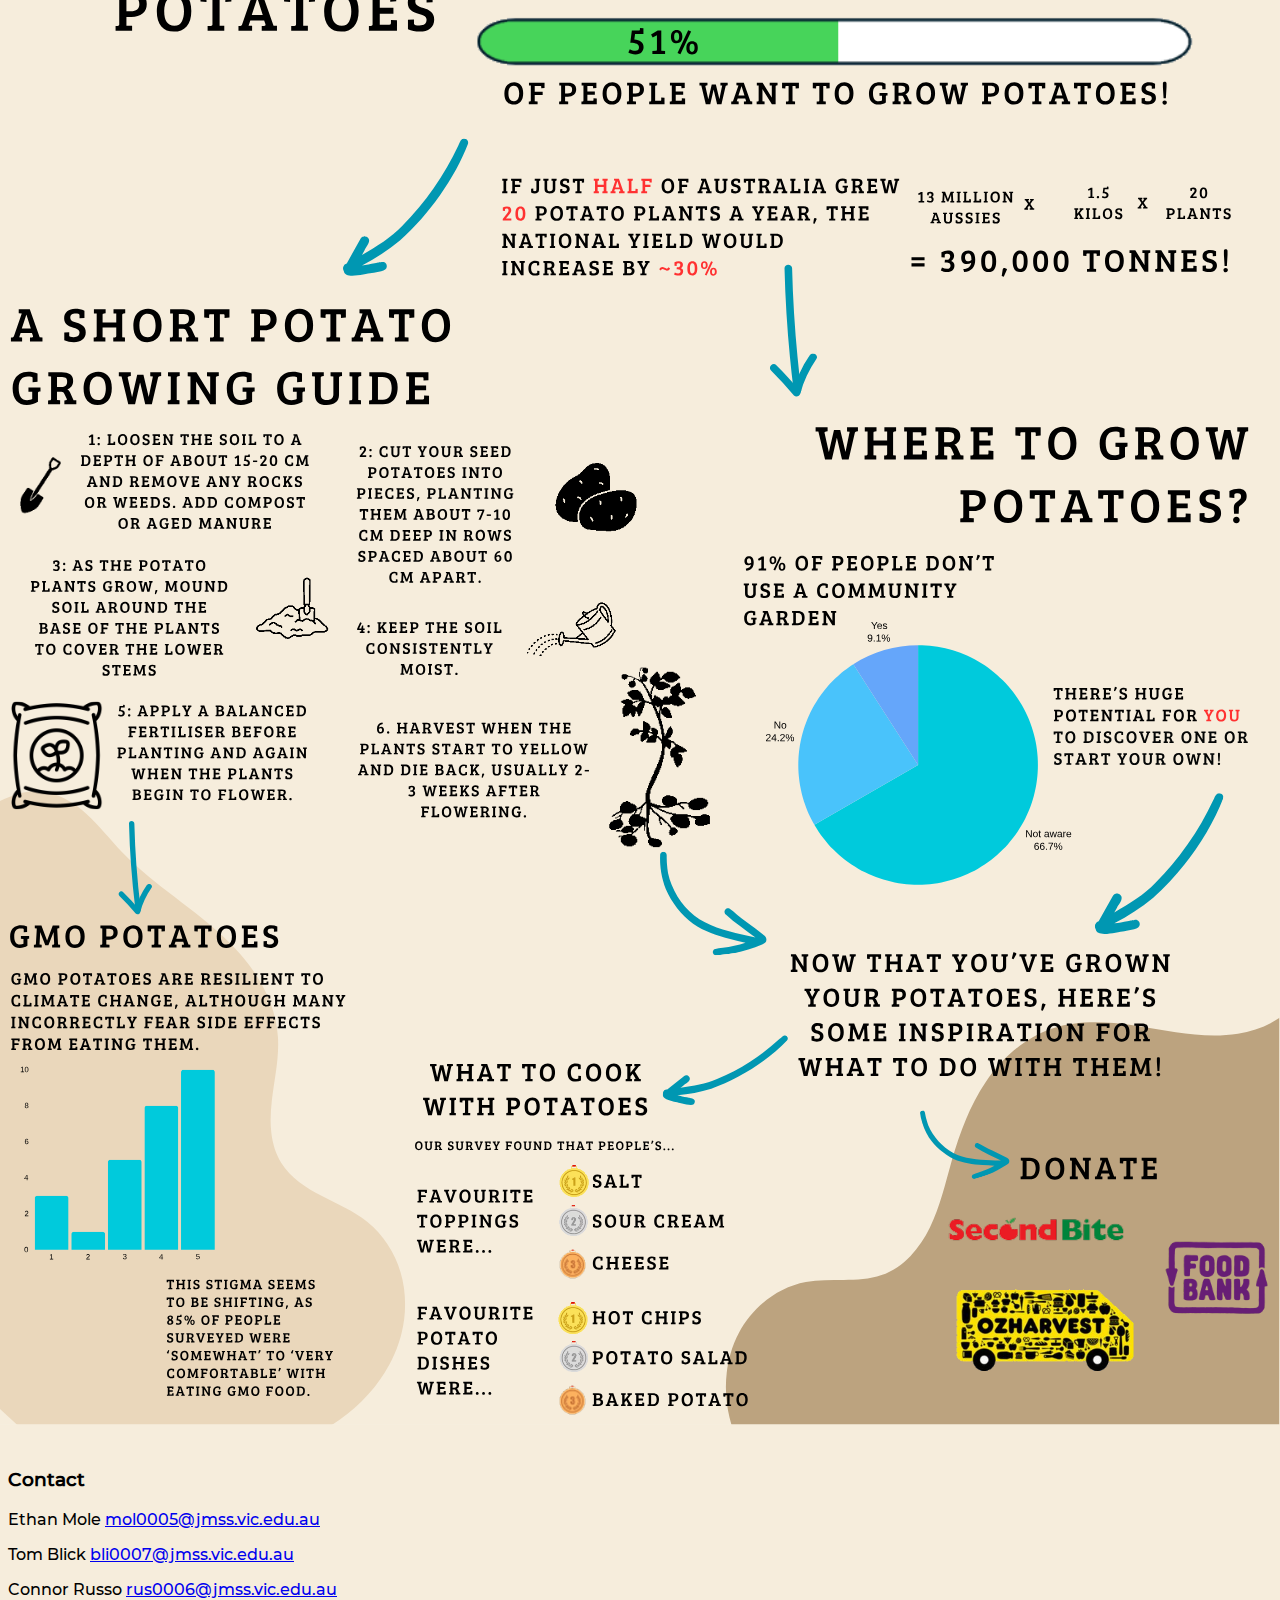
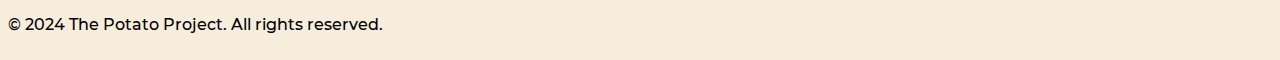
==== commit ebea839b: "background and nav" ====
--- a/index.html
+++ b/index.html
@@ -15,7 +15,7 @@
         <ul>
             <li><a class="openbtn" onclick="openNav()" style="font-size: 125%;">&#9776;</a></li>
             <li class="active"><a href="index.html">Infographic</a></li>
-            <li><a href="findings.html">Findings</a></li>
+            <li><a href="findings.html">Proposal & Findings</a></li>
         </ul>
     </nav>
     <div id="mySidebar" class="sidebar">
--- a/style.css
+++ b/style.css
@@ -1,5 +1,24 @@
+@font-face {
+    font-family: 'montserrat';
+    src: url('Montserrat.woff');
+}
+
+/* @font-face {
+    font-family: "Bradley Hand ITC V2";
+    src: url("https://db.onlinewebfonts.com/t/0252223e8c36008b595f5e379ad5e524.eot");
+    src: url("https://db.onlinewebfonts.com/t/0252223e8c36008b595f5e379ad5e524.eot?#iefix")format("embedded-opentype"),
+    url("https://db.onlinewebfonts.com/t/0252223e8c36008b595f5e379ad5e524.woff2")format("woff2"),
+    url("https://db.onlinewebfonts.com/t/0252223e8c36008b595f5e379ad5e524.woff")format("woff"),
+    url("https://db.onlinewebfonts.com/t/0252223e8c36008b595f5e379ad5e524.ttf")format("truetype"),
+    url("https://db.onlinewebfonts.com/t/0252223e8c36008b595f5e379ad5e524.svg#Bradley Hand ITC V2")format("svg");
+} */
+@font-face{
+    font-family: 'BradleyHand';
+    src: url('BradleyHand.woff');
+}
+
 body {
-    background-color: white;
+    background-color: #f6eddc;
     margin: 0;
 }
 
@@ -8,7 +27,10 @@
 }
 
 footer{
-    margin:8px;
+    padding-top: 20px;
+    margin-left: 8px;
+    padding-bottom: 10px;
+    font-family: montserrat, Arial, Helvetica;
 }
 
 body,
@@ -102,12 +124,12 @@
 }
 
 .caption span.border {
-    /* background-color: #111; */ /*no transparent*/
-    background-color: rgba(1,1,1,0.75); /*has transparent*/
+    background-color: rgba(1,1,1,0.75);
     color: #fff;
     padding: 18px;
-    font-size: 25px;
+    font-size: 5rem;
     letter-spacing: 5px;
+    font-family: BradleyHand;
 }
 
 .zoomItem {
@@ -115,6 +137,7 @@
 }
 
 .proposal {
+    font-family: montserrat, Arial, Helvetica;
     background-color: #ffef92;
     padding: 20px;
     margin: auto;
@@ -137,16 +160,30 @@
 }
 
 .paragraph{
+    font-family: montserrat, Arial, Helvetica;
     padding-top:50px;
-    /* padding-bottom:50px; */
+    margin-left: 8%;
+    margin-right: 8%;
+}
+
+.paragraph h3{
+    margin-top: 16px;
+    margin-bottom: 16px;
+    font-size: 2rem;
+    text-align: center;
+}
+
+.paragraph p{
+    font-size: 1.25rem;
+}
+
+#survey{
+    margin-top: -50px;
+    padding-top: 70px;
 }
 
 .infographiccontainer{
-    padding:100px;
-    padding-left:100px;
-    padding-right:100px;
     padding-top:50px;
-    padding-bottom:50px;
 }
 
 .infographic{
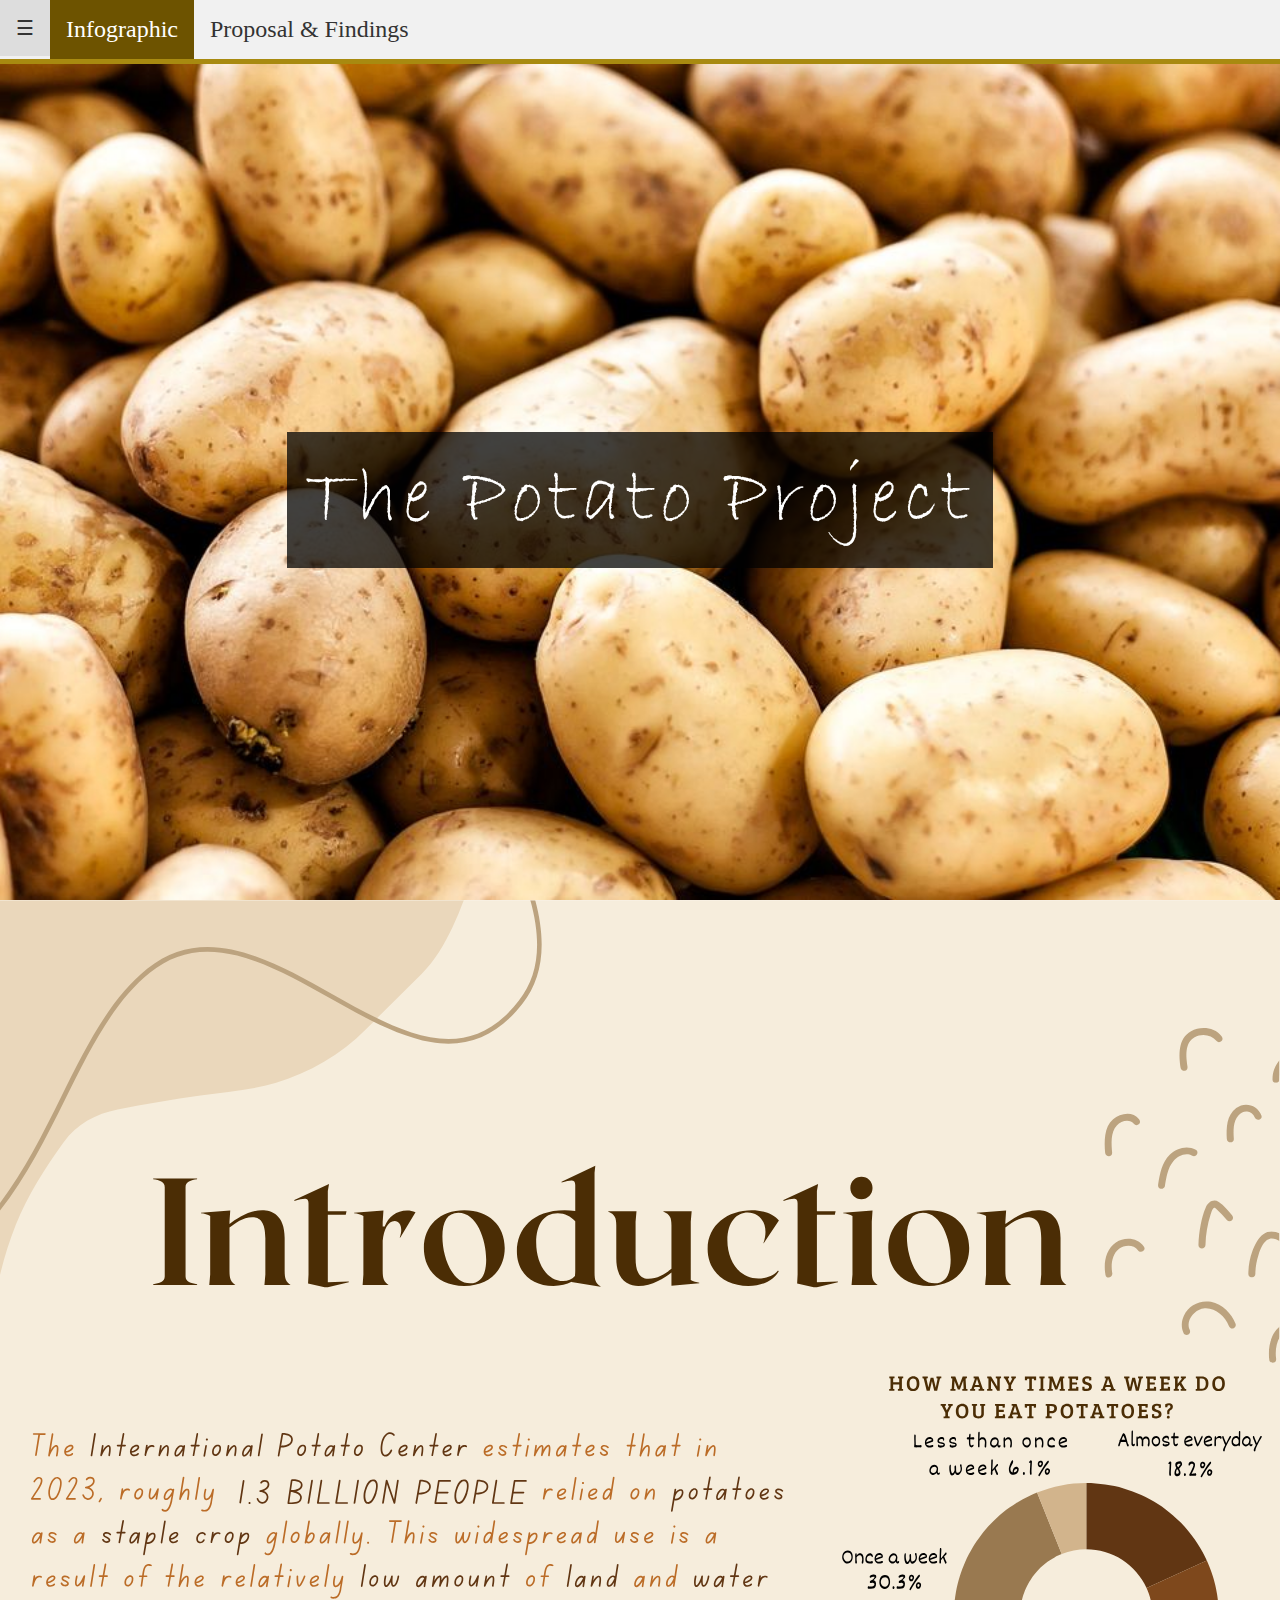
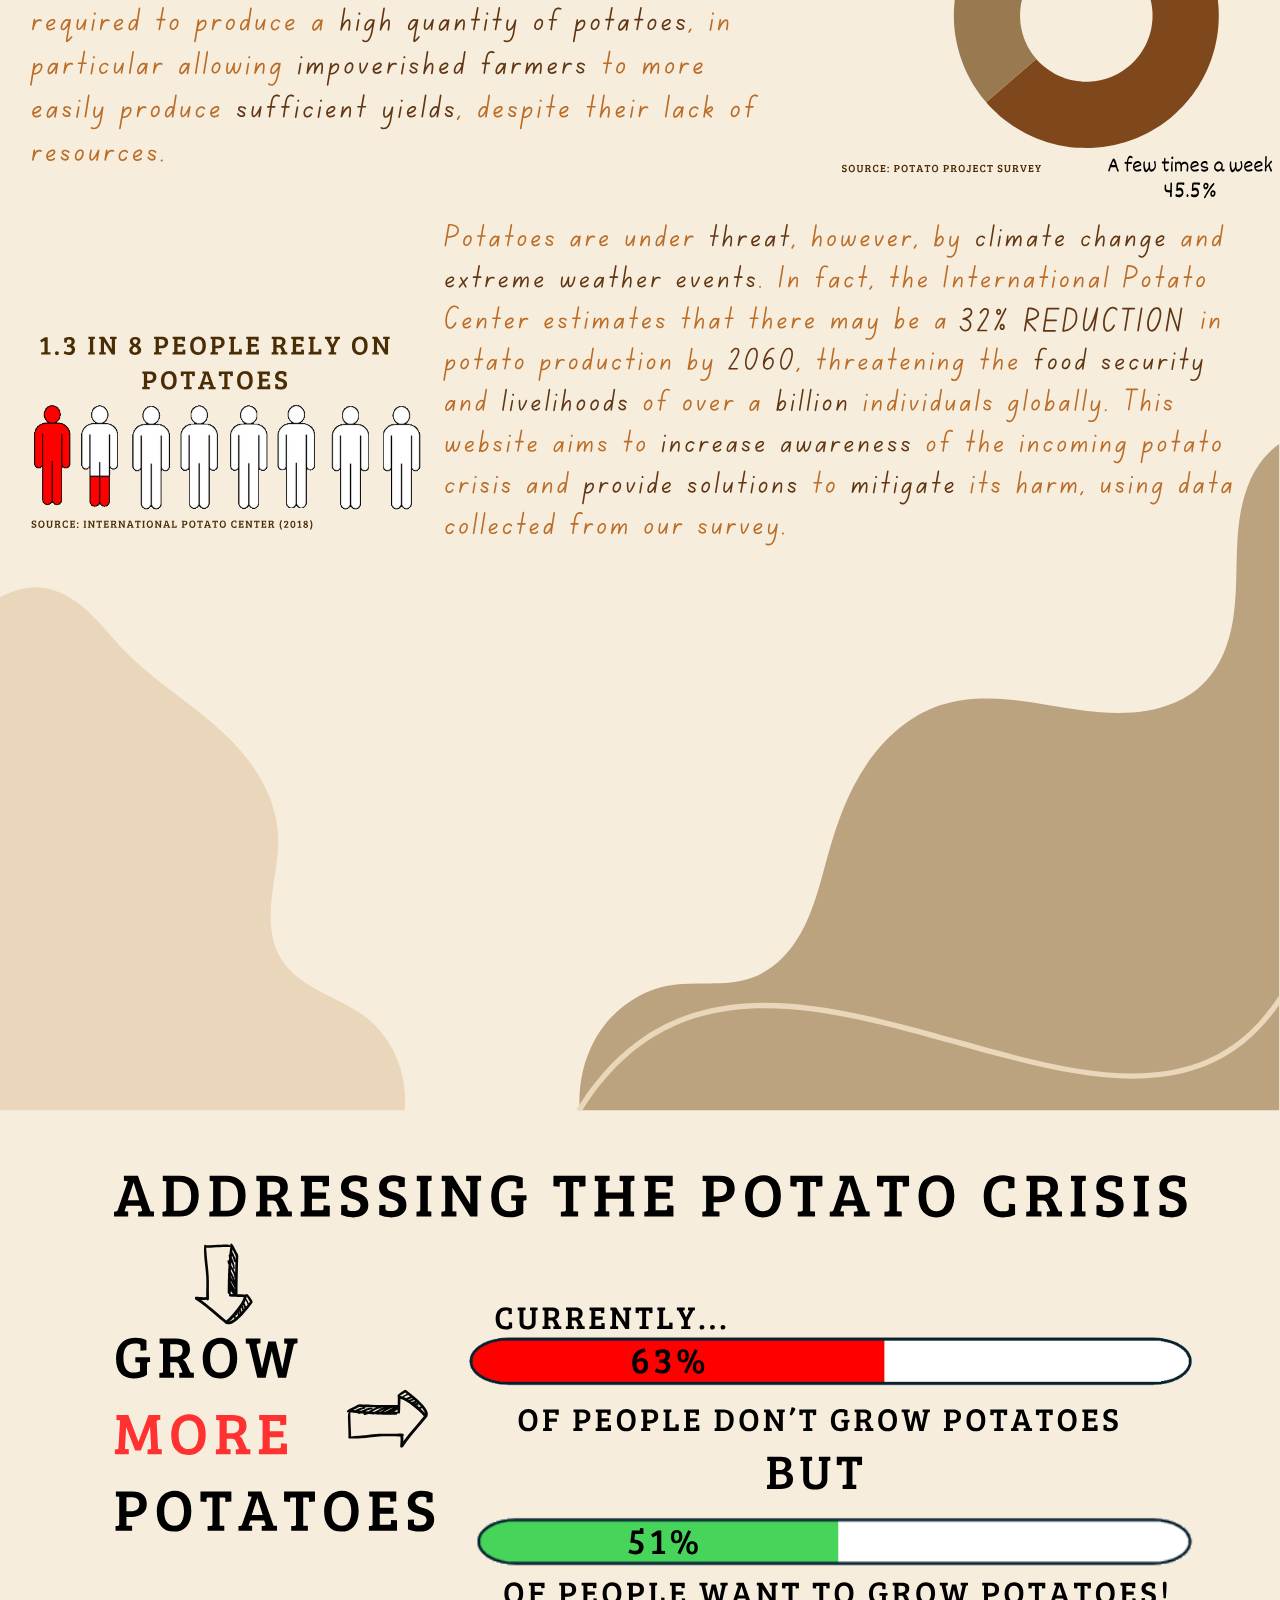
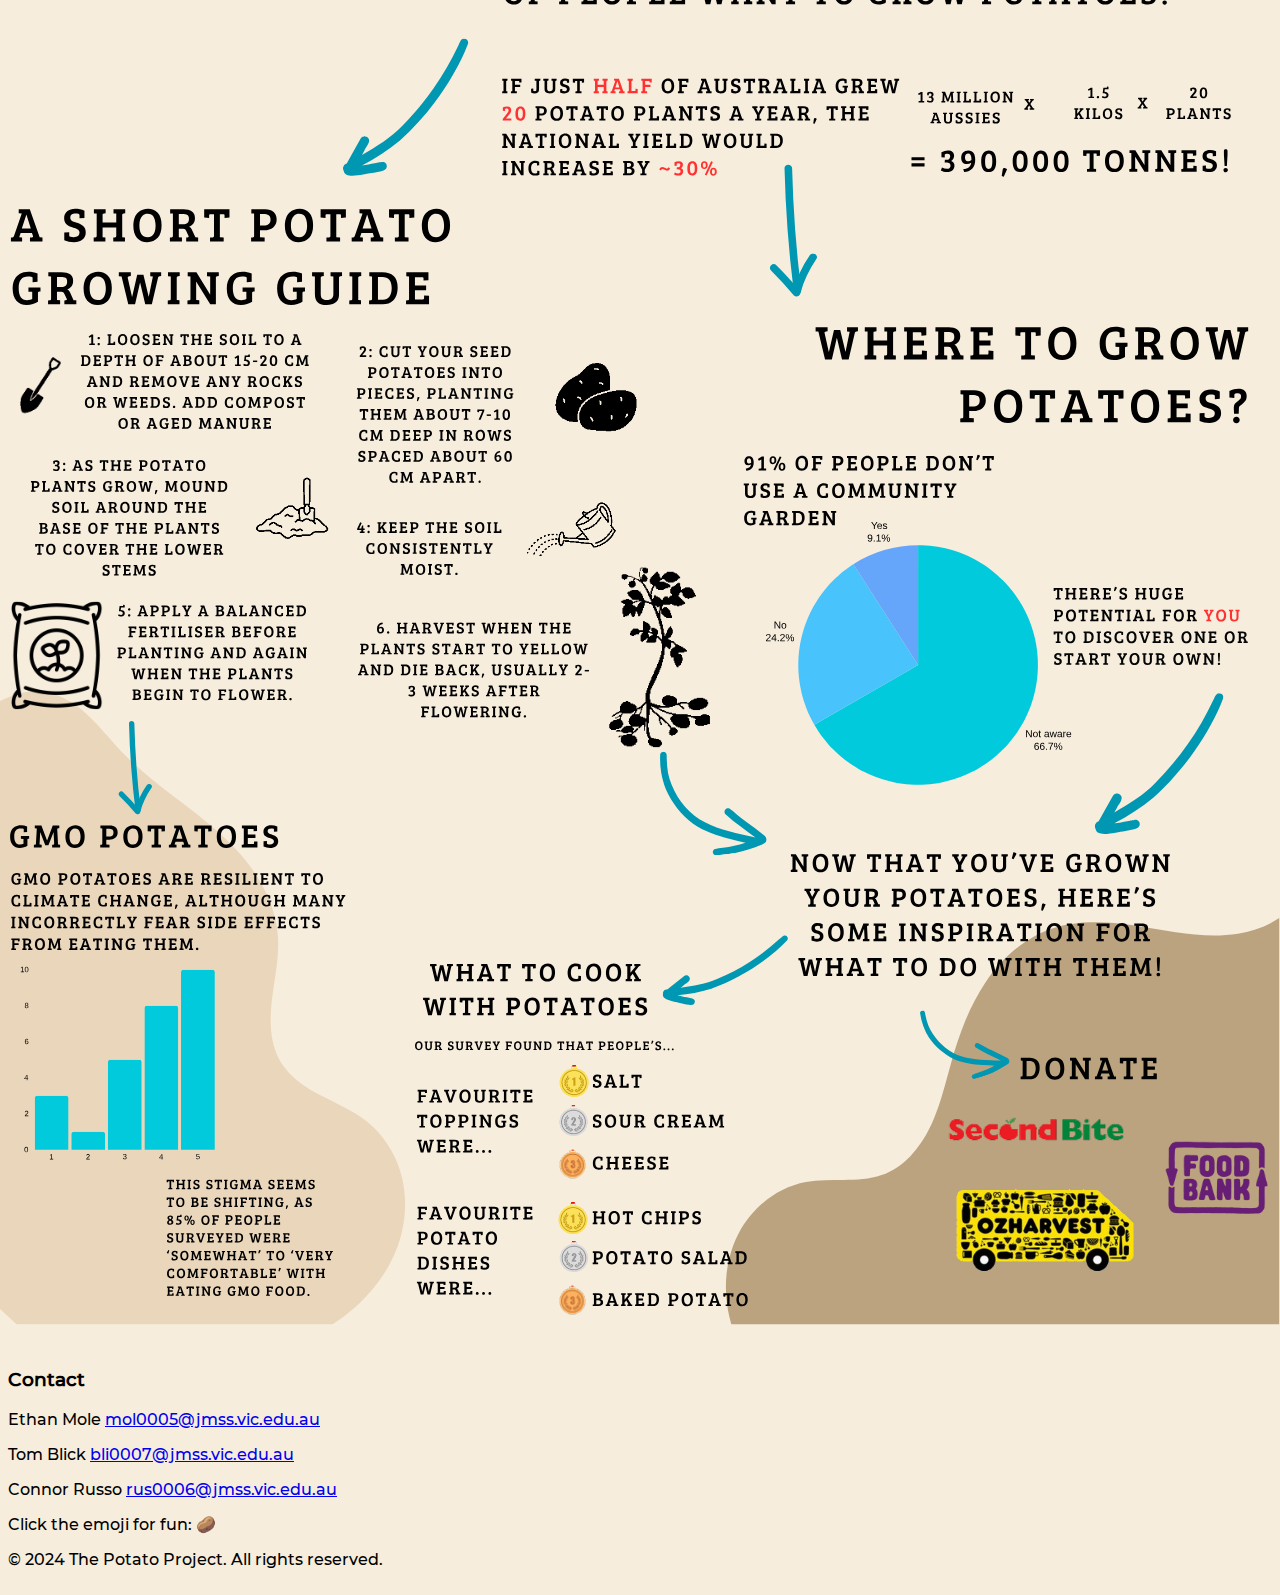
==== commit 7d160777: "moved potato emoji" ====
--- a/index.html
+++ b/index.html
@@ -29,7 +29,7 @@
     <!--Big title-->
     <div class="parallax">
         <div class="caption">
-            <span class="border">The Potato Project <a class="hiddenLink" href="TotallyLegitWebpage.html">🥔</a></span>
+            <span class="border">The Potato Project</span>
         </div>
     </div>
 
@@ -49,6 +49,7 @@
         <p>Ethan&nbsp;Mole <a href="mailto:mol0005@jmss.vic.edu.au">mol0005@jmss.vic.edu.au</a></p>
         <p>Tom&nbsp;Blick <a href="mailto:bli0007@jmss.vic.edu.au">bli0007@jmss.vic.edu.au</a></p>
         <p>Connor&nbsp;Russo <a href="mailto:rus0006@jmss.vic.edu.au">rus0006@jmss.vic.edu.au</a></p>
+        <p>Click the emoji for fun: <a class="hiddenLink" href="TotallyLegitWebpage.html">🥔</a></p>
         <p>&copy; 2024 The Potato Project. All rights reserved.</p>
     </footer>
 </body>
--- a/style.css
+++ b/style.css
@@ -182,7 +182,7 @@
     padding-top: 70px;
 }
 
-.infographiccontainer{
+.infographiccontainer:first-of-type{
     padding-top:50px;
 }
 
